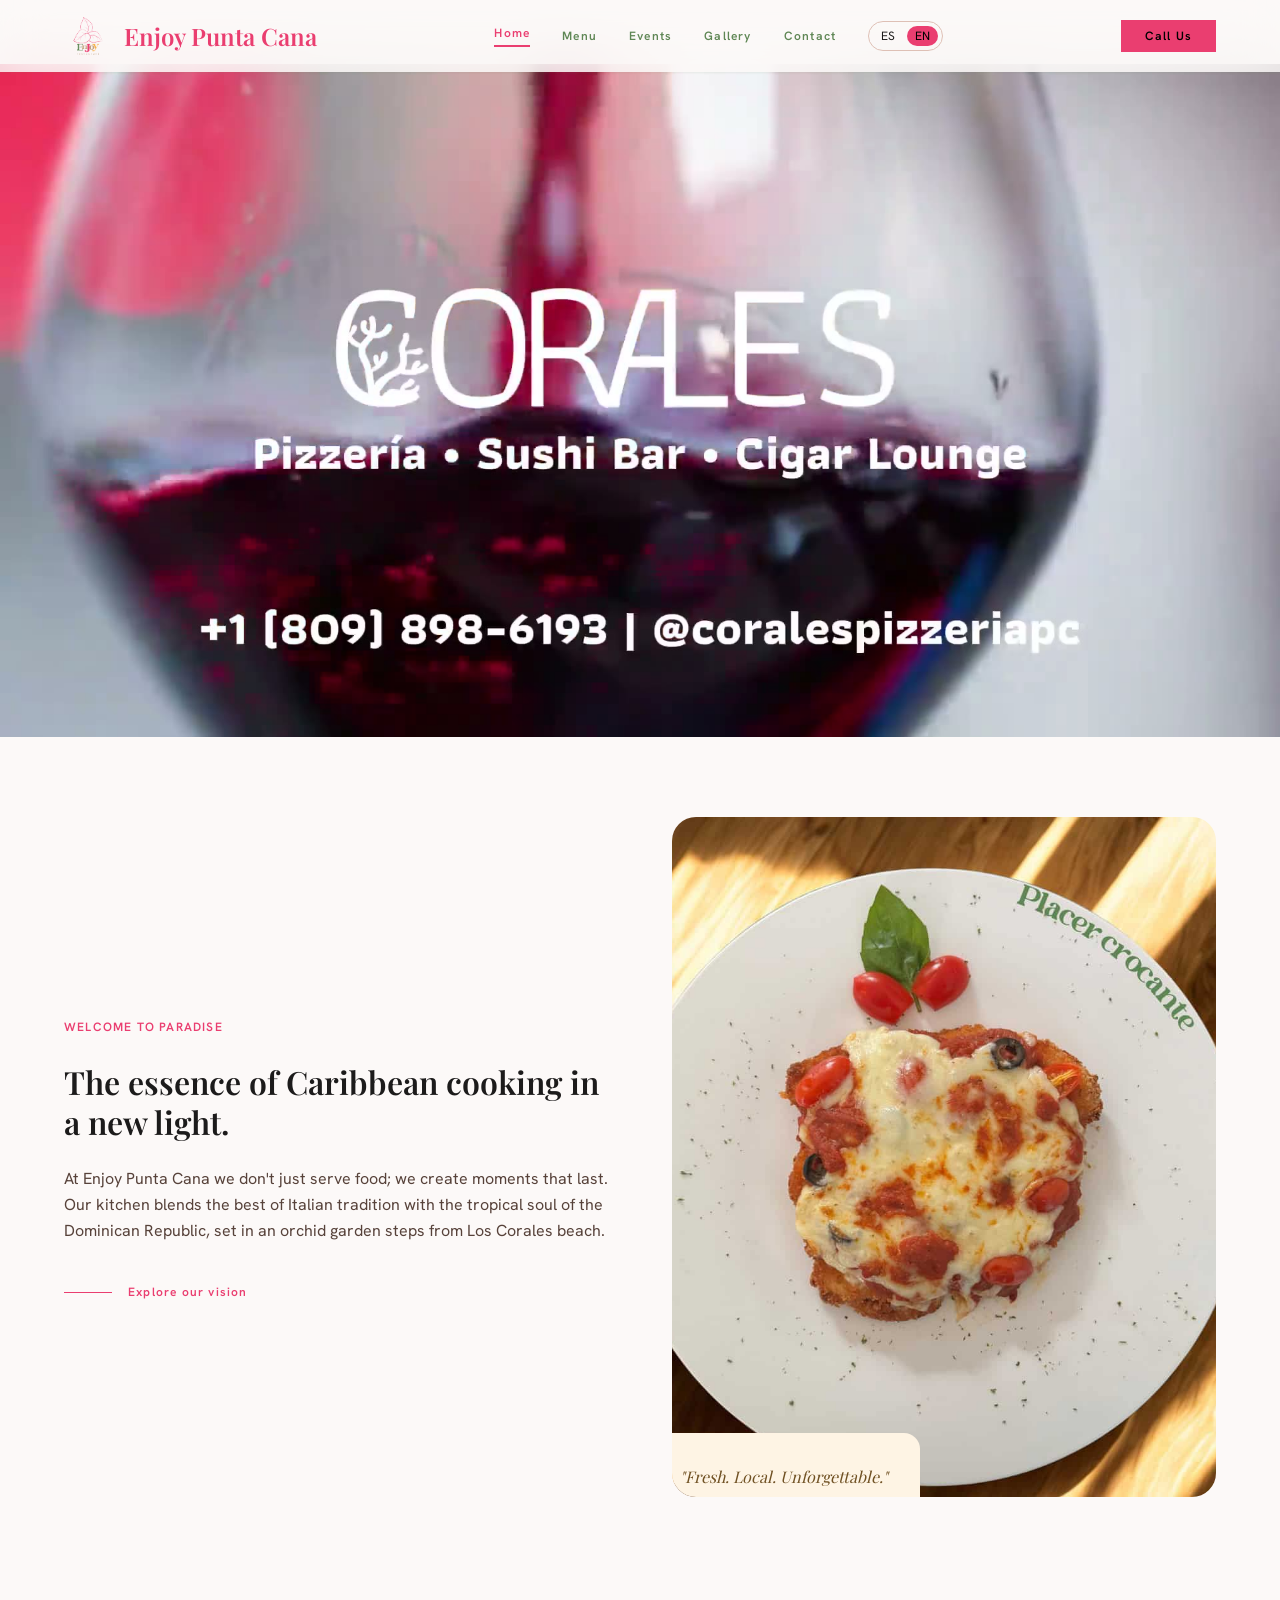
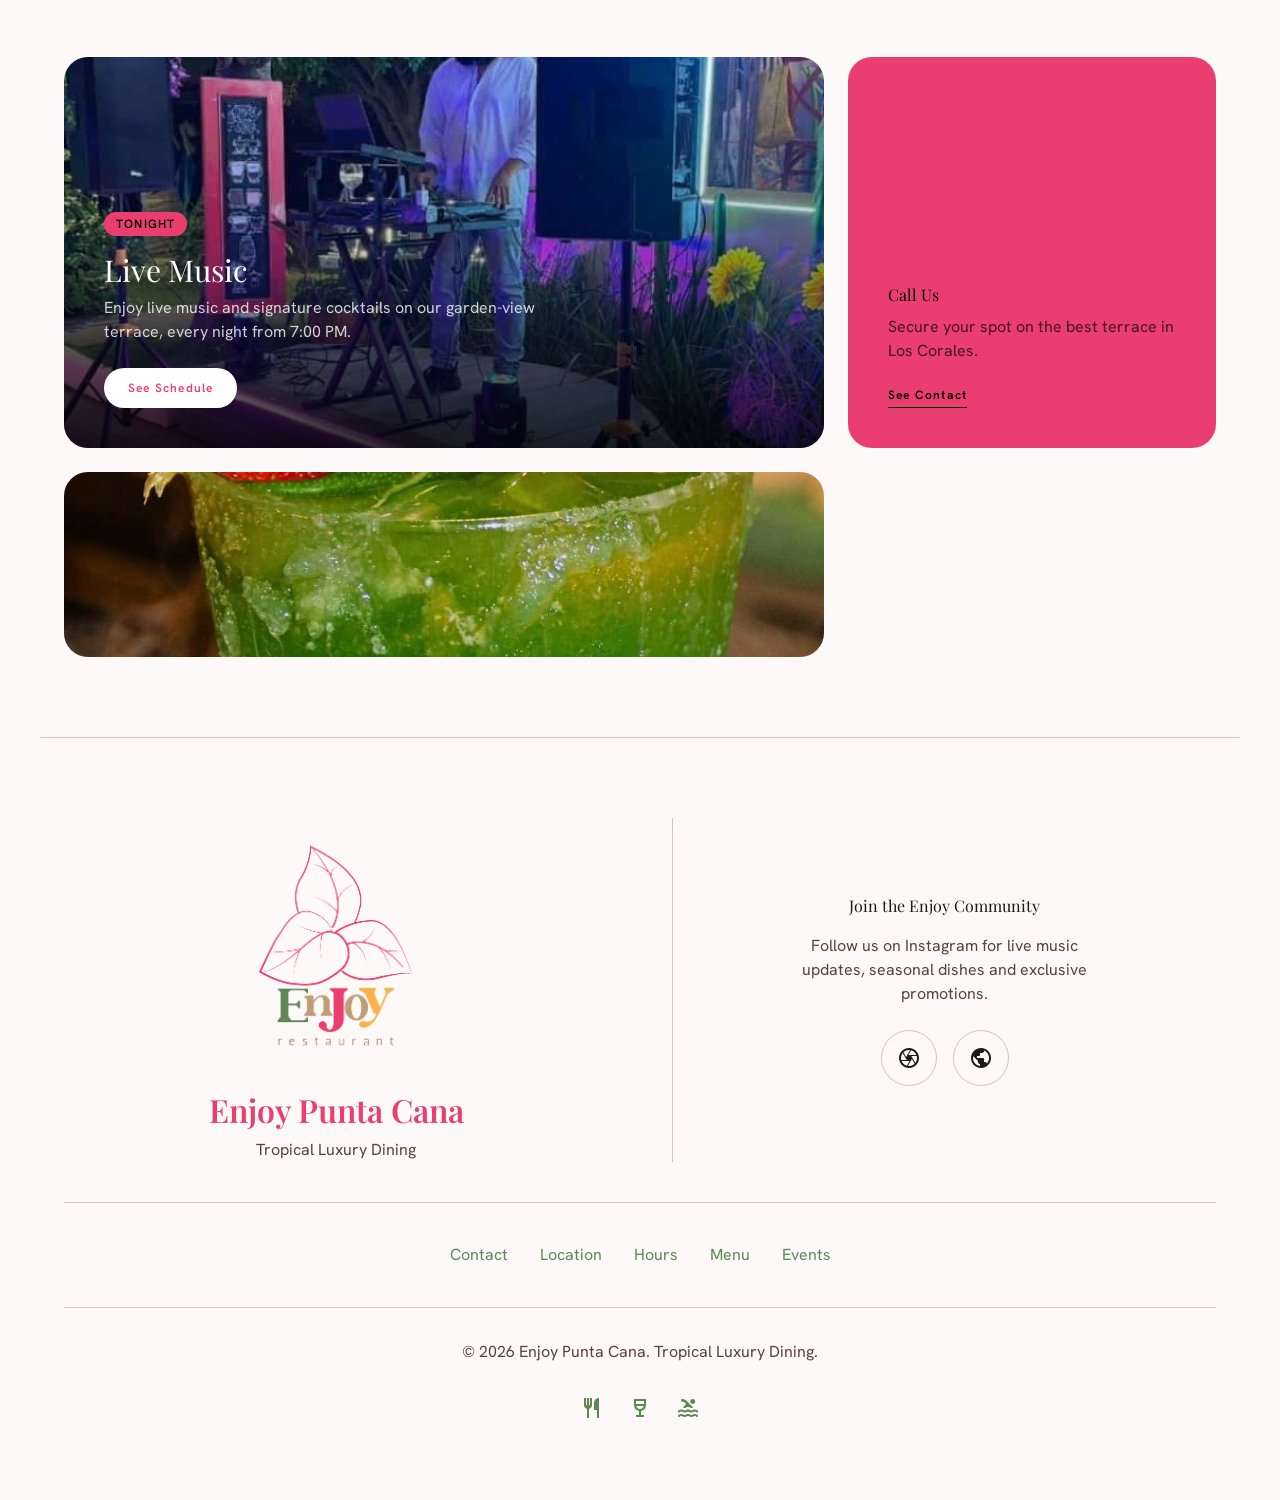
==== index.html @ 95589580 "Arreglo horario" ====
<!DOCTYPE html>
<html class="scroll-smooth" lang="es" data-i18n-title="meta.title.home" data-i18n-description="meta.desc.home">
<head>
  <meta charset="utf-8" />
  <meta name="viewport" content="width=device-width, initial-scale=1.0" />
  <title>Enjoy Punta Cana | Tropical Luxury Dining</title>
  <meta name="description" content="Enjoy PC Restaurante en Los Corales, Bávaro: cocina italiana, caribeña e internacional frente al Caribe. Terraza, música en vivo y sabor tropical." />

  <meta property="og:type" content="restaurant.restaurant" />
  <meta property="og:title" content="Enjoy Punta Cana | Tropical Luxury Dining" />
  <meta property="og:description" content="Cocina italiana, caribeña e internacional en Los Corales, Bávaro. Terraza, música en vivo y sabor tropical." />
  <meta property="og:image" content="img/ambiente/hero-terraza-noche.jpg" />
  <meta property="og:locale" content="es_DO" />
  <meta name="twitter:card" content="summary_large_image" />

  <link rel="icon" href="img/logo/enjoy-logo.png" type="image/png" />
  <link rel="canonical" href="https://enjoypcrestaurante.com/" />

  <script src="js/tailwind-cdn.js"></script>
  <link rel="stylesheet" href="css/fonts.css" />
  <script src="js/tailwind-config.js"></script>
  <link rel="stylesheet" href="css/styles.css" />

  <script type="application/ld+json">
  {
    "@context": "https://schema.org",
    "@type": "Restaurant",
    "name": "Enjoy PC Restaurante",
    "image": "img/ambiente/hero-terraza-noche.jpg",
    "servesCuisine": ["Italian", "Caribbean", "International"],
    "priceRange": "$$-$$$",
    "telephone": "+1-809-898-6193",
    "address": {
      "@type": "PostalAddress",
      "streetAddress": "C. Residencial Los Corales",
      "addressLocality": "Bávaro, Punta Cana",
      "postalCode": "23301",
      "addressCountry": "DO"
    },
    "openingHoursSpecification": {
      "@type": "OpeningHoursSpecification",
      "dayOfWeek": ["Monday", "Tuesday", "Wednesday", "Thursday", "Friday", "Saturday", "Sunday"],
      "opens": "07:00",
      "closes": "23:00"
    },
    "aggregateRating": {
      "@type": "AggregateRating",
      "ratingValue": "4.3",
      "reviewCount": "46"
    },
    "sameAs": [
      "https://www.instagram.com/enjoypcrestaurante/",
      "https://www.facebook.com/profile.php?id=61561738400019"
    ]
  }
  </script>
</head>
<body class="bg-surface text-on-surface">
  <!-- TopNavBar -->
  <nav class="fixed top-0 left-0 w-full z-50 bg-surface/80 backdrop-blur-xl shadow-sm shadow-secondary/10 transition-colors">
    <div class="flex justify-between items-center px-gutter py-3 max-w-container-max mx-auto">
      <a href="index.html" class="flex items-center gap-3">
        <img src="img/logo/enjoy-logo.png" alt="Enjoy Punta Cana" class="h-12 w-12 rounded-full" width="48" height="48" />
        <span class="font-display-lg text-headline-sm text-primary hidden sm:block">Enjoy Punta Cana</span>
      </a>

      <div class="hidden md:flex items-center gap-8">
        <a class="font-label-caps text-label-caps text-primary border-b-2 border-primary pb-1" href="index.html" data-i18n="nav.home">Inicio</a>
        <a class="font-label-caps text-label-caps text-secondary hover:text-primary transition-colors" href="https://enjoyrestaurante.qrfy.do/#" data-i18n="nav.menu">Menú</a>
        <a class="font-label-caps text-label-caps text-secondary hover:text-primary transition-colors" href="eventos.html" data-i18n="nav.events">Eventos</a>
        <a class="font-label-caps text-label-caps text-secondary hover:text-primary transition-colors" href="galeria.html" data-i18n="nav.gallery">Galería</a>
        <a class="font-label-caps text-label-caps text-secondary hover:text-primary transition-colors" href="contacto.html" data-i18n="nav.contact">Contacto</a>
        <div class="flex items-center gap-1 border border-outline-variant rounded-full px-1 py-1">
          <button data-lang-toggle="es" class="px-2 py-0.5 text-xs font-label-caps rounded-full aria-pressed:bg-primary aria-pressed:text-black transition-colors" aria-label="Español">ES</button>
          <button data-lang-toggle="en" class="px-2 py-0.5 text-xs font-label-caps rounded-full aria-pressed:bg-primary aria-pressed:text-black transition-colors" aria-label="English">EN</button>
        </div>
      </div>

      <div class="flex items-center gap-3 md:hidden">
        <div class="flex items-center gap-1 border border-outline-variant rounded-full px-1 py-1">
          <button data-lang-toggle="es" class="px-2 py-0.5 text-xs font-label-caps rounded-full aria-pressed:bg-primary aria-pressed:text-black transition-colors" aria-label="Español">ES</button>
          <button data-lang-toggle="en" class="px-2 py-0.5 text-xs font-label-caps rounded-full aria-pressed:bg-primary aria-pressed:text-black transition-colors" aria-label="English">EN</button>
        </div>
        <button id="mobile-menu-toggle" aria-expanded="false" aria-controls="mobile-menu" class="text-primary">
          <span class="material-symbols-outlined">menu</span>
        </button>
      </div>

      <a href="tel:+18098986193" class="hidden md:block bg-primary text-on-primary px-6 py-2 font-label-caps text-label-caps hover:opacity-80 transition-all duration-200" data-i18n="nav.call">Llámanos</a>
    </div>
  </nav>

  <div id="mobile-menu" class="hidden fixed top-[64px] left-0 w-full z-40 bg-surface shadow-lg md:hidden">
    <div class="flex flex-col p-gutter gap-4">
      <a class="font-label-caps text-label-caps text-primary" href="index.html" data-i18n="nav.home">Inicio</a>
      <!-- Enlace del navbar (Menú): antes iba a menu.html (página interna, SIN borrar, sigue existiendo). Ahora redirige al menú digital externo (QRfy) por pedido del usuario. -->
      <a class="font-label-caps text-label-caps text-secondary" href="https://enjoyrestaurante.qrfy.do/#" data-i18n="nav.menu">Menú</a>
      <a class="font-label-caps text-label-caps text-secondary" href="eventos.html" data-i18n="nav.events">Eventos</a>
      <a class="font-label-caps text-label-caps text-secondary" href="galeria.html" data-i18n="nav.gallery">Galería</a>
      <a class="font-label-caps text-label-caps text-secondary" href="contacto.html" data-i18n="nav.contact">Contacto</a>
      <a href="tel:+18098986193" class="bg-primary text-on-primary px-6 py-3 text-center font-label-caps text-label-caps" data-i18n="nav.call">Llámanos</a>
    </div>
  </div>

  <main>
    <!-- El video es panorámico (1920x1010, ~1.9:1). Se muestra a su proporción
         natural (sin forzar h-screen ni fondo de relleno detrás) para que se
         vea siempre completo y nunca tape el contenido de la sección siguiente.
         pt-16 empuja el video debajo del nav fijo (64px de alto) en vez de
         dejar que lo tape por arriba. -->
    <div class="relative w-full overflow-hidden pt-16">
      <video class="w-full h-auto block md:transition-transform md:duration-[10000ms] md:hover:scale-110" autoplay muted loop playsinline preload="auto" poster="img/ambiente/hero-promo-poster.jpg">
        <source src="img/ambiente/hero-promo-web.mp4" type="video/mp4" />
      </video>
    </div>

    <!-- Welcome Message Section -->
    <section id="experiencia" class="py-section-gap px-gutter max-w-container-max mx-auto bg-surface">
      <div class="grid grid-cols-1 md:grid-cols-2 gap-16 items-center">
        <div class="space-y-6">
          <span class="font-label-caps text-label-caps text-primary tracking-widest uppercase" data-i18n="welcome.eyebrow">Bienvenido al Paraíso</span>
          <h2 class="font-headline-md text-headline-md text-on-surface" data-i18n="welcome.title">La esencia de la cocina caribeña bajo una nueva luz.</h2>
          <p class="font-body-md text-on-surface-variant leading-relaxed" data-i18n="welcome.body">
            En Enjoy Punta Cana no solo servimos comida; creamos momentos que perduran. Nuestra cocina combina lo mejor de la tradición italiana con el alma tropical de República Dominicana, en un jardín de orquídeas a pasos de la playa de Los Corales.
          </p>
          <div class="pt-4">
            <a href="https://enjoyrestaurante.qrfy.do/#" class="flex items-center gap-4 group cursor-pointer w-fit">
              <span class="w-12 h-px bg-primary transition-all group-hover:w-20"></span>
              <span class="font-label-caps text-label-caps text-primary" data-i18n="welcome.explore">Explora nuestra visión</span>
            </a>
          </div>
        </div>
        <div class="relative group overflow-hidden rounded-2xl">
          <div class="aspect-[4/5] bg-cover bg-center shadow-2xl transition-transform duration-700 group-hover:scale-105" style="background-image: url('img/platos/pasta-italiana.jpg')"></div>
          <div class="absolute -bottom-6 -left-6 bg-tertiary-fixed p-8 rounded-xl hidden md:block">
            <p class="font-headline-sm italic text-on-tertiary-fixed-variant" data-i18n="welcome.quote">"Fresco. Local. Inolvidable."</p>
          </div>
        </div>
      </div>
    </section>

    <!-- Bento Grid Quick Links -->
    <section class="py-section-gap px-gutter max-w-container-max mx-auto">
      <div class="grid grid-cols-1 md:grid-cols-12 gap-6 h-auto md:h-[600px]">
        <!-- Eventos de Hoy -->
        <div class="md:col-span-8 relative overflow-hidden group rounded-2xl">
          <div class="absolute inset-0 bg-cover bg-center transition-transform duration-700 group-hover:scale-110" style="background-image: url('img/ambiente/musica-vivo.jpg')"></div>
          <div class="absolute inset-0 bg-gradient-to-t from-black/80 via-black/20 to-transparent"></div>
          <div class="absolute bottom-0 left-0 p-10">
            <div class="inline-block bg-primary text-black px-3 py-1 rounded-full font-label-caps text-label-caps mb-4" data-i18n="bento.events.badge">HOY</div>
            <h3 class="font-headline-md text-white text-3xl mb-2" data-i18n="bento.events.title">Música en Vivo</h3>
            <p class="text-white/80 font-body-md mb-6 max-w-md" data-i18n="bento.events.body">Disfruta de música en vivo y coctelería de autor en nuestra terraza frente al jardín, todas las noches desde las 7:00 PM.</p>
            <a href="eventos.html" class="inline-block bg-white text-primary px-6 py-3 rounded-full font-label-caps text-label-caps hover:bg-primary hover:text-black transition-colors" data-i18n="bento.events.cta">Ver Horarios</a>
          </div>
        </div>

        <!-- Reservations Small -->
        <div class="md:col-span-4 bg-primary text-black p-10 flex flex-col justify-end rounded-2xl">
          <h4 class="font-headline-sm mb-2" data-i18n="bento.reserve.title">Llámanos</h4>
          <p class="font-body-md text-black/70 mb-6" data-i18n="bento.reserve.body">Asegura tu lugar en la mejor terraza de Los Corales.</p>
          <a class="font-label-caps text-label-caps border-b border-black self-start pb-1 hover:opacity-70" href="contacto.html" data-i18n="bento.reserve.cta">Ver Contacto</a>
        </div>

        <!-- Gallery Small -->
        <a href="galeria.html" class="md:col-span-8 relative group overflow-hidden block rounded-2xl">
          <div class="absolute inset-0 bg-cover bg-center transition-transform duration-700 group-hover:scale-110" style="background-image: url('img/platos/coctel-verde.jpg')"></div>
          <div class="absolute inset-0 bg-black/10 group-hover:bg-black/30 transition-all"></div>
        </a>
      </div>
    </section>

  </main>

  <!-- Footer -->
  <footer class="w-full max-w-container-max mx-auto px-gutter pt-section-gap pb-section-gap border-t border-outline-variant flex flex-col items-center">

    <!-- Fila superior: logo/nombre a la izquierda, comunidad/redes a la derecha, separados por una línea central (concepto tomado de la Guía Michelin) -->
    <div class="w-full grid grid-cols-1 md:grid-cols-2 divide-y md:divide-y-0 md:divide-x divide-outline-variant gap-y-10 md:gap-x-16 mb-10">
      <div class="flex flex-col items-center text-center">
        <img src="img/logo/enjoy-logo.png" alt="Enjoy Punta Cana" class="h-64 w-64 rounded-full mb-4" width="256" height="256" loading="lazy" />
        <div class="font-display-lg text-headline-md text-primary mb-2">Enjoy Punta Cana</div>
        <p class="text-on-surface-variant font-body-md" data-i18n="footer.tagline">Tropical Luxury Dining</p>
      </div>

      <div class="flex flex-col items-center text-center justify-center pt-10 md:pt-0">
        <h2 class="font-headline-md text-on-surface mb-4" data-i18n="newsletter.title">Únete a la Comunidad Enjoy</h2>
        <p class="font-body-md text-on-surface-variant max-w-xs mb-6" data-i18n="newsletter.body">Síguenos en Instagram para enterarte de música en vivo, platos de temporada y promociones exclusivas.</p>
        <div class="flex items-center justify-center gap-4">
          <a href="https://www.instagram.com/enjoypcrestaurante/" target="_blank" rel="noopener" aria-label="Instagram" class="w-14 h-14 rounded-full border border-outline-variant flex items-center justify-center hover:bg-primary hover:border-primary hover:text-black transition-all">
            <span class="material-symbols-outlined text-2xl">camera</span>
          </a>
          <a href="https://www.facebook.com/profile.php?id=61561738400019" target="_blank" rel="noopener" aria-label="Facebook" class="w-14 h-14 rounded-full border border-outline-variant flex items-center justify-center hover:bg-primary hover:border-primary hover:text-black transition-all">
            <span class="material-symbols-outlined text-2xl">public</span>
          </a>
        </div>
      </div>
    </div>

    <div class="w-full h-px bg-outline-variant mb-10"></div>

    <div class="flex flex-wrap justify-center gap-8 mb-10">
      <a class="font-body-md text-secondary hover:underline decoration-primary underline-offset-4 transition-all" href="contacto.html" data-i18n="footer.contact">Contacto</a>
      <a class="font-body-md text-secondary hover:underline decoration-primary underline-offset-4 transition-all" href="contacto.html#ubicacion" data-i18n="footer.location">Ubicación</a>
      <a class="font-body-md text-secondary hover:underline decoration-primary underline-offset-4 transition-all" href="contacto.html#horarios" data-i18n="footer.hours">Horarios</a>
      <a class="font-body-md text-secondary hover:underline decoration-primary underline-offset-4 transition-all" href="https://enjoyrestaurante.qrfy.do/#" data-i18n="nav.menu">Menú</a>
      <a class="font-body-md text-secondary hover:underline decoration-primary underline-offset-4 transition-all" href="eventos.html" data-i18n="nav.events">Eventos</a>
    </div>
    <div class="w-full h-px bg-outline-variant mb-8"></div>
    <p class="font-body-md text-on-surface-variant">
      © <span data-current-year>2026</span> Enjoy Punta Cana.  <span data-i18n="footer.tagline">Tropical Luxury Dining</span>.
    </p>
    <div class="mt-8 flex gap-6 text-secondary">
      <span class="material-symbols-outlined">restaurant</span>
      <span class="material-symbols-outlined">wine_bar</span>
      <span class="material-symbols-outlined">pool</span>
    </div>
  </footer>

  <script src="js/supabase-config.js"></script>
  <script src="js/data-source.js"></script>
  <script src="js/i18n.js"></script>
  <script src="js/main.js"></script>
</body>
</html>
---- css/fonts.css ----
/* Fuentes auto-alojadas (descargadas de Google Fonts) para que el sitio funcione
   sin conexión a internet. Subset "latin" — cubre español e inglés (incluye ñ, á, é, í, ó, ú, ¿, ¡).
   Son variable fonts: el mismo archivo cubre varios pesos vía font-weight en cada @font-face. */

@font-face {
  font-family: "Hanken Grotesk";
  font-style: normal;
  font-weight: 400 700;
  font-display: swap;
  src: url("../fonts/hanken-grotesk.woff2") format("woff2");
}

@font-face {
  font-family: "Playfair Display";
  font-style: normal;
  font-weight: 400 700;
  font-display: swap;
  src: url("../fonts/playfair-display.woff2") format("woff2");
}

@font-face {
  font-family: "Material Symbols Outlined";
  font-style: normal;
  font-weight: 100 700;
  font-display: swap;
  src: url("../fonts/material-symbols-outlined.woff2") format("woff2");
}
---- css/styles.css ----
body {
  background-color: #fcf9f8;
  font-family: "Hanken Grotesk", sans-serif;
  color: #1c1b1b;
}

.material-symbols-outlined {
  font-family: "Material Symbols Outlined";
  font-weight: normal;
  font-style: normal;
  font-size: 24px;
  line-height: 1;
  letter-spacing: normal;
  text-transform: none;
  display: inline-block;
  white-space: nowrap;
  word-wrap: normal;
  direction: ltr;
  -webkit-font-feature-settings: "liga";
  -webkit-font-smoothing: antialiased;
  font-variation-settings: "FILL" 0, "wght" 400, "GRAD" 0, "opsz" 24;
}

/* Menú móvil */
#mobile-menu {
  transition: max-height 0.3s ease, opacity 0.3s ease;
}

/* Lightbox de galería */
.lightbox-backdrop {
  background-color: rgba(28, 27, 27, 0.92);
}

.lightbox-img,
.lightbox-video {
  max-height: 85vh;
  max-width: 90vw;
}

.gallery-item img,
.gallery-item video {
  transition: transform 0.5s ease;
}

.gallery-item:hover img,
.gallery-item:hover video {
  transform: scale(1.06);
}

/* Insignia de "video" sobre la miniatura en la galería */
.gallery-video-badge {
  position: absolute;
  top: 12px;
  right: 12px;
  background-color: rgba(28, 27, 27, 0.6);
  color: #fff;
  border-radius: 999px;
  width: 32px;
  height: 32px;
  display: flex;
  align-items: center;
  justify-content: center;
  pointer-events: none;
}

/* Tarjetas de menú */
.menu-card {
  transition: transform 0.3s ease, box-shadow 0.3s ease;
}

.menu-card:hover {
  transform: translateY(-4px);
}

.menu-tab[aria-selected="true"] {
  background-color: #ea3e70;
  color: #000000;
}

@media print {
  nav,
  footer,
  .no-print {
    display: none !important;
  }
  body {
    background: #ffffff;
  }
  .menu-card {
    break-inside: avoid;
    box-shadow: none !important;
    border: 1px solid #e5e2e1;
  }
}
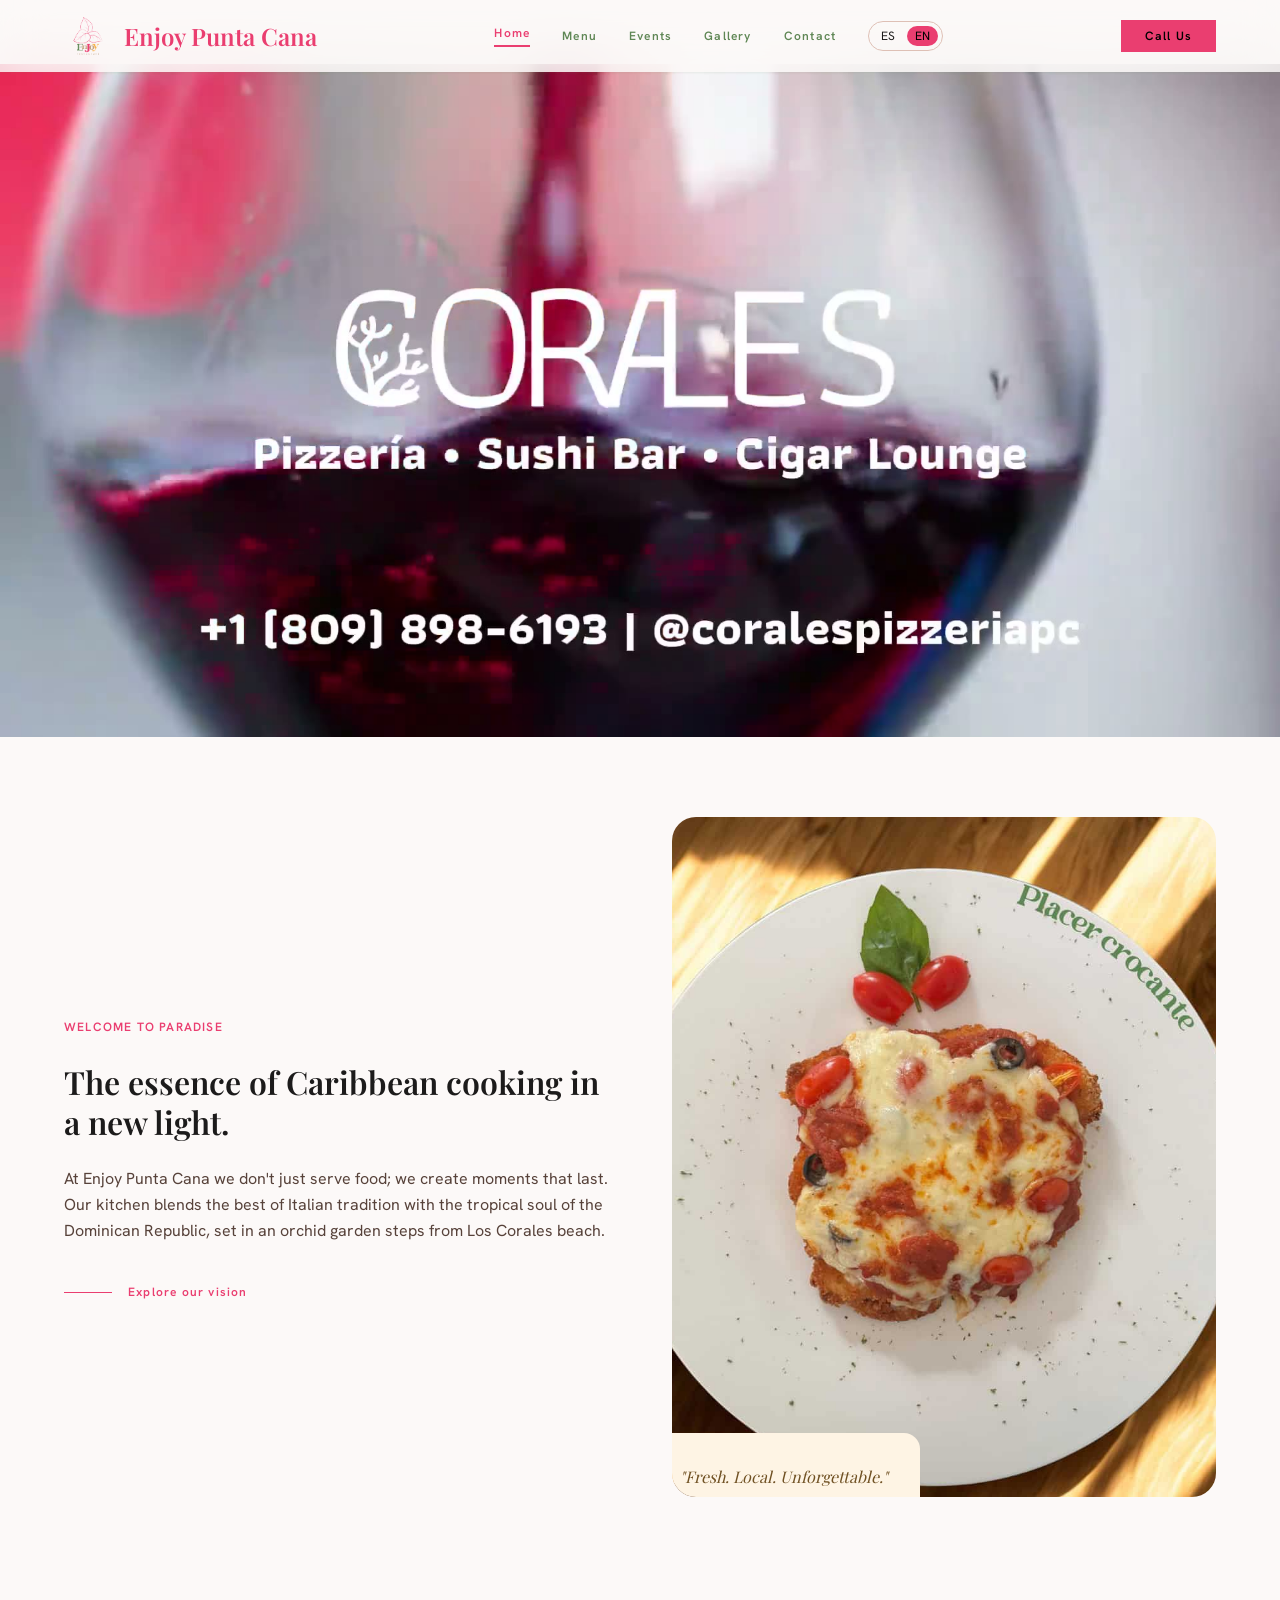
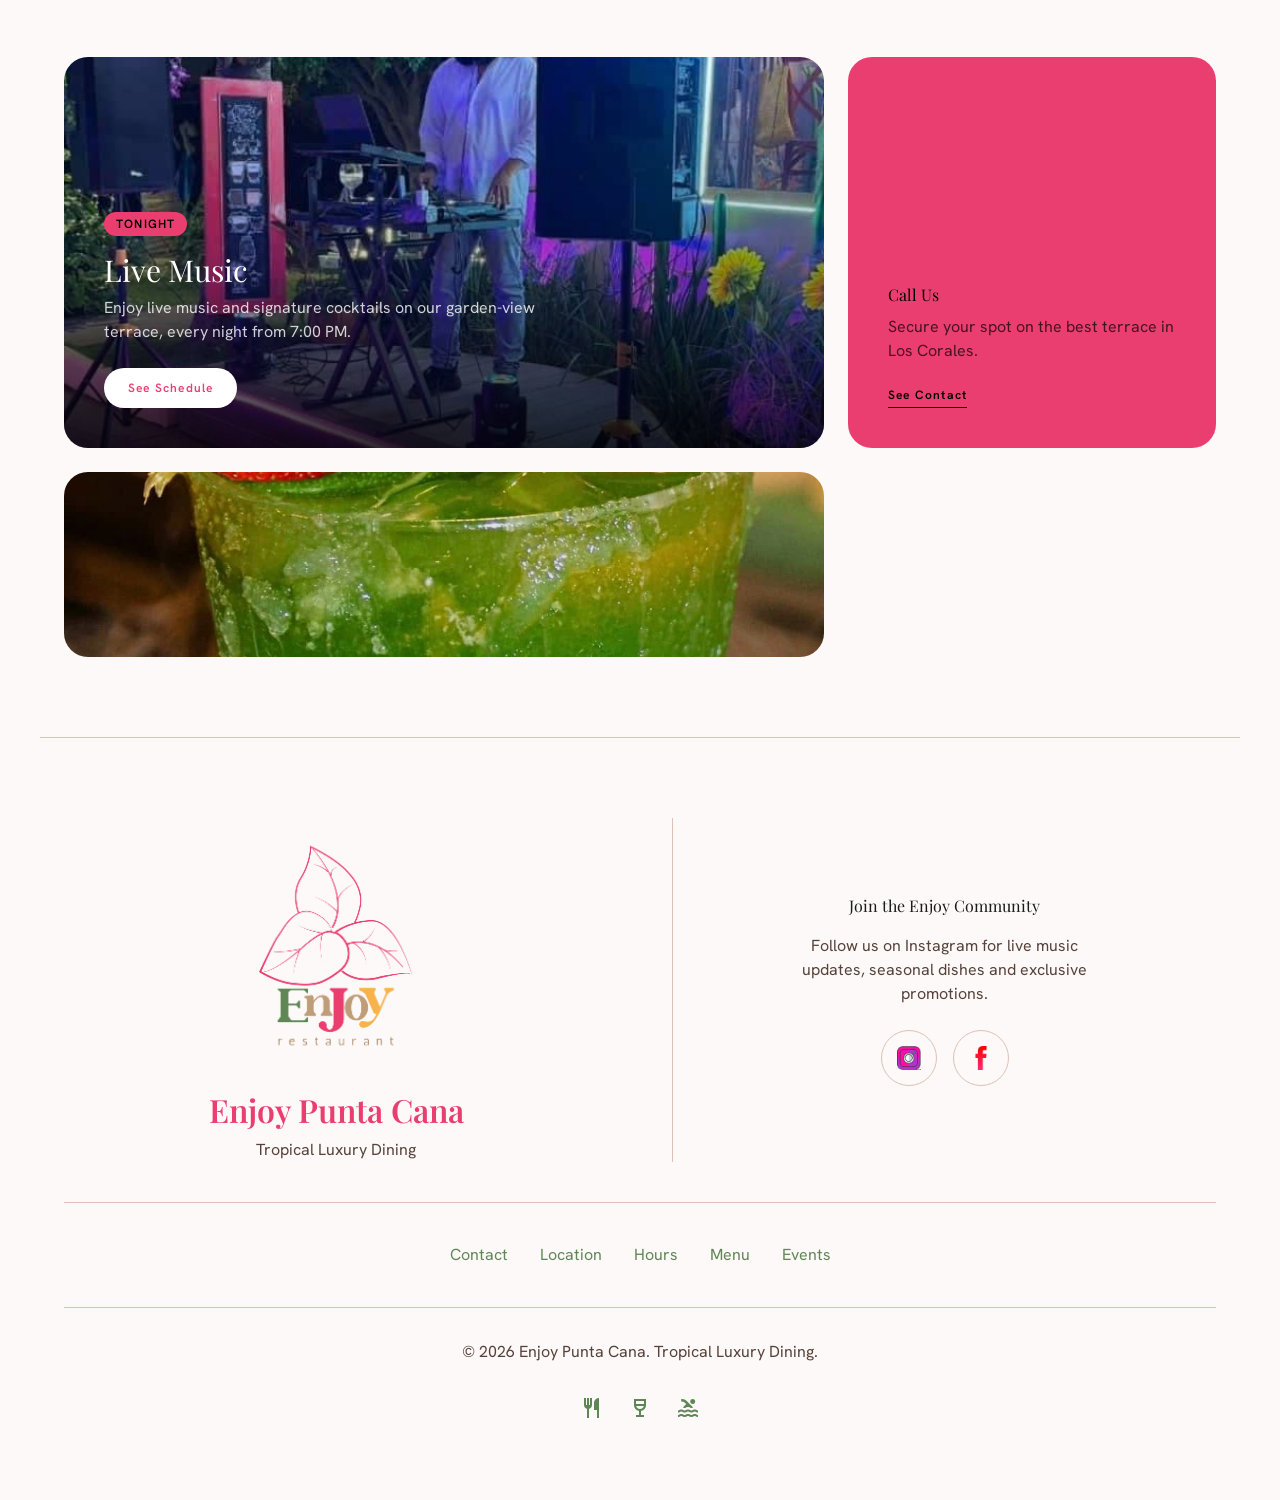
==== commit 71af5e4c: "Cambio de iconos redes sociales" ====
--- a/index.html
+++ b/index.html
@@ -186,11 +186,11 @@
         <h2 class="font-headline-md text-on-surface mb-4" data-i18n="newsletter.title">Únete a la Comunidad Enjoy</h2>
         <p class="font-body-md text-on-surface-variant max-w-xs mb-6" data-i18n="newsletter.body">Síguenos en Instagram para enterarte de música en vivo, platos de temporada y promociones exclusivas.</p>
         <div class="flex items-center justify-center gap-4">
-          <a href="https://www.instagram.com/enjoypcrestaurante/" target="_blank" rel="noopener" aria-label="Instagram" class="w-14 h-14 rounded-full border border-outline-variant flex items-center justify-center hover:bg-primary hover:border-primary hover:text-black transition-all">
-            <span class="material-symbols-outlined text-2xl">camera</span>
+          <a href="https://www.instagram.com/enjoypcrestaurante/" target="_blank" rel="noopener" aria-label="Instagram" class="w-14 h-14 rounded-full border border-outline-variant flex items-center justify-center hover:bg-primary hover:border-primary transition-all">
+            <img src="img/icons/instagram.png" alt="" class="w-6 h-6" width="24" height="24" loading="lazy" />
           </a>
-          <a href="https://www.facebook.com/profile.php?id=61561738400019" target="_blank" rel="noopener" aria-label="Facebook" class="w-14 h-14 rounded-full border border-outline-variant flex items-center justify-center hover:bg-primary hover:border-primary hover:text-black transition-all">
-            <span class="material-symbols-outlined text-2xl">public</span>
+          <a href="https://www.facebook.com/profile.php?id=61561738400019" target="_blank" rel="noopener" aria-label="Facebook" class="w-14 h-14 rounded-full border border-outline-variant flex items-center justify-center hover:bg-primary hover:border-primary transition-all">
+            <img src="img/icons/facebook.png" alt="" class="w-6 h-6" width="24" height="24" loading="lazy" />
           </a>
         </div>
       </div>
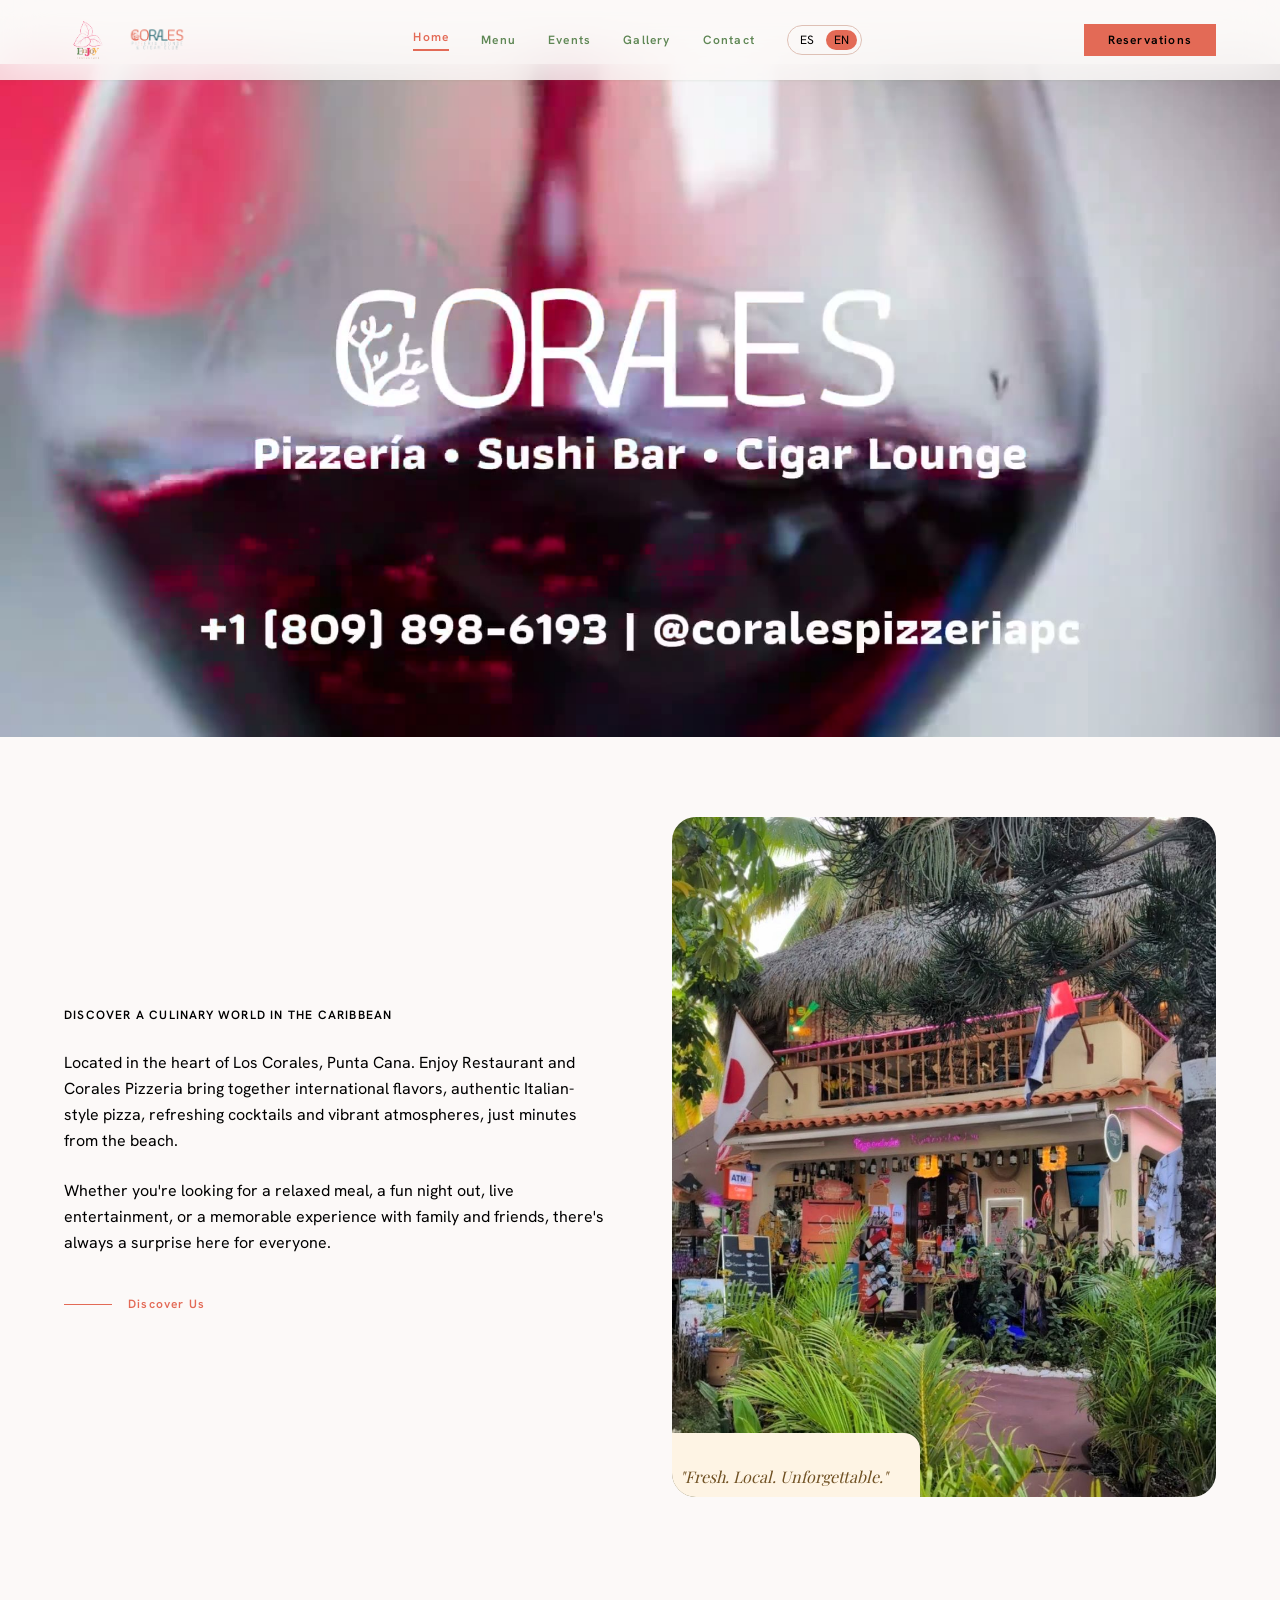
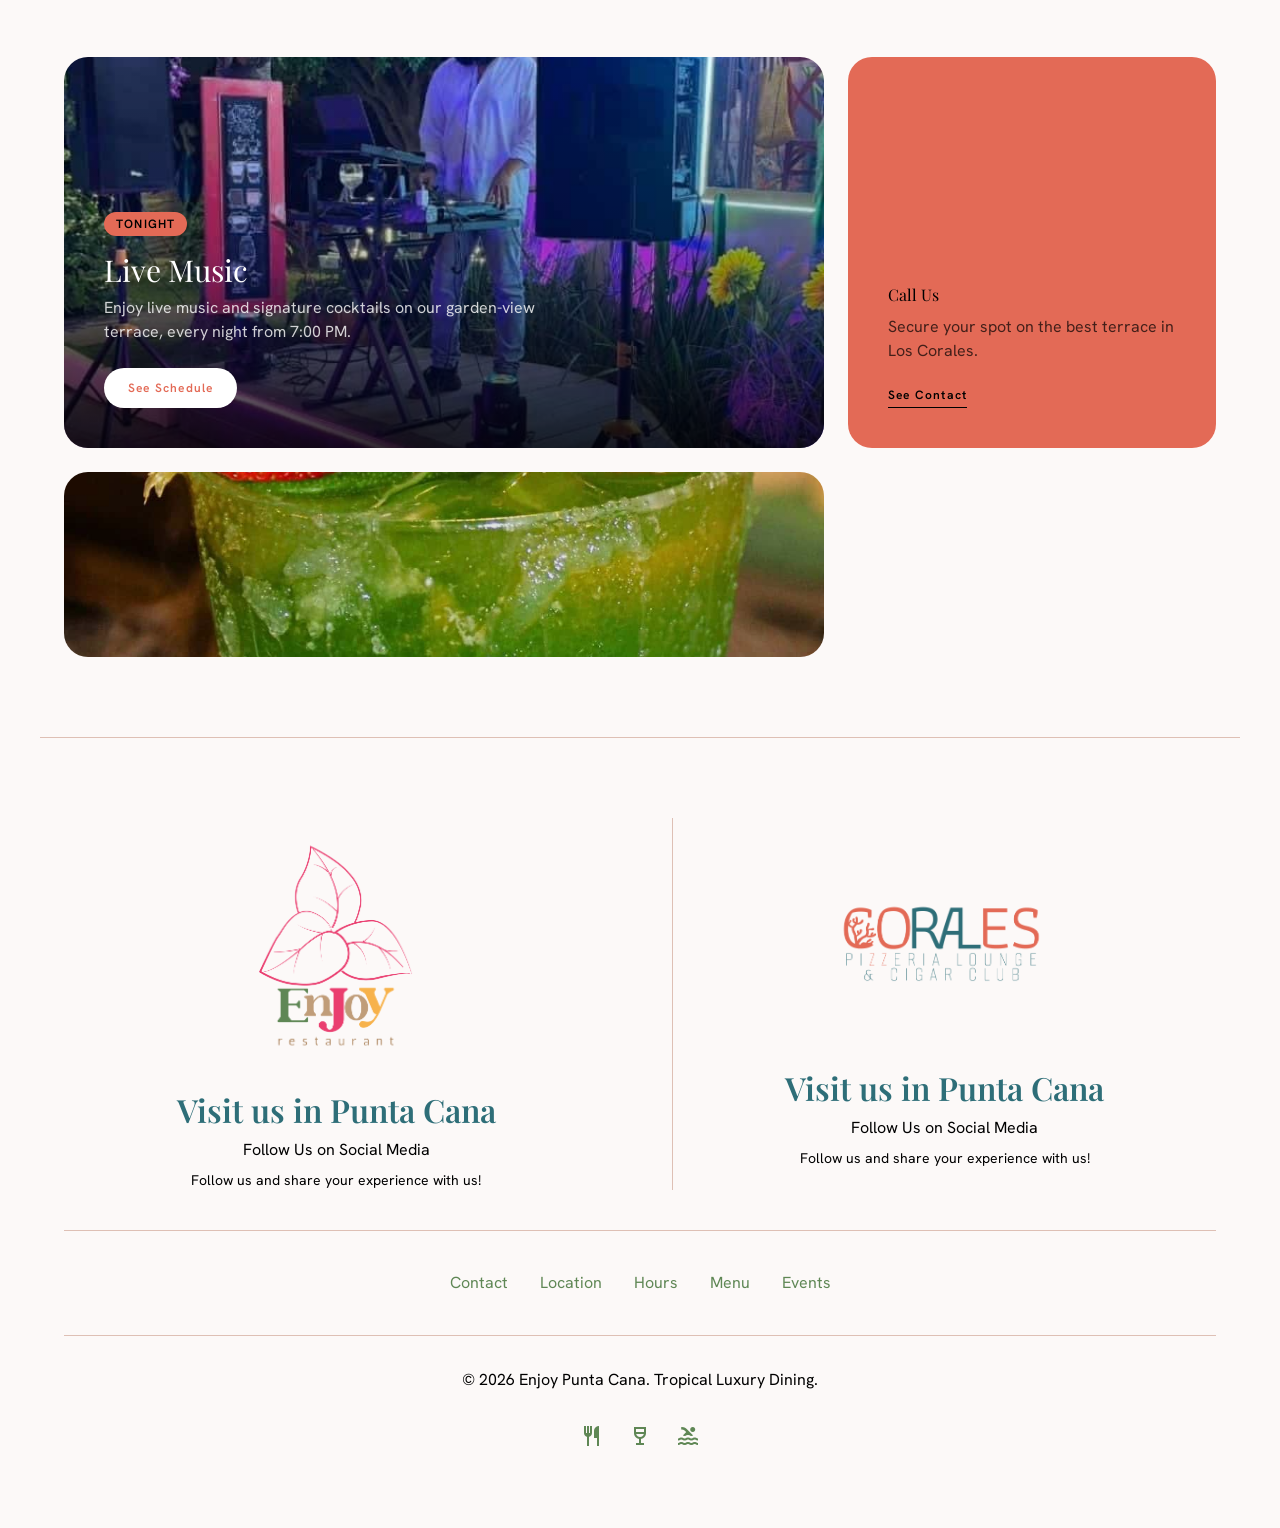
==== commit 3c9f4b57: "cambios pedidos por marketing Enjoy Signed-off-by: Dantecampis9 <alecampisperez@gmail.com>" ====
--- a/index.html
+++ b/index.html
@@ -61,7 +61,7 @@
     <div class="flex justify-between items-center px-gutter py-3 max-w-container-max mx-auto">
       <a href="index.html" class="flex items-center gap-3">
         <img src="img/logo/enjoy-logo.png" alt="Enjoy Punta Cana" class="h-12 w-12 rounded-full" width="48" height="48" />
-        <span class="font-display-lg text-headline-sm text-primary hidden sm:block">Enjoy Punta Cana</span>
+        <img src="img/logo/corales-logo.png" alt="Corales Pizzeria Lounge &amp; Cigar Club" class="h-14 w-auto hidden sm:block" width="150" height="124" />
       </a>
 
       <div class="hidden md:flex items-center gap-8">
@@ -86,7 +86,7 @@
         </button>
       </div>
 
-      <a href="tel:+18098986193" class="hidden md:block bg-primary text-on-primary px-6 py-2 font-label-caps text-label-caps hover:opacity-80 transition-all duration-200" data-i18n="nav.call">Llámanos</a>
+      <a href="tel:+18098986193" class="hidden md:block bg-primary text-on-primary px-6 py-2 font-label-caps text-label-caps hover:opacity-80 transition-all duration-200" data-i18n="nav.call">Reservaciones</a>
     </div>
   </nav>
 
@@ -98,7 +98,7 @@
       <a class="font-label-caps text-label-caps text-secondary" href="eventos.html" data-i18n="nav.events">Eventos</a>
       <a class="font-label-caps text-label-caps text-secondary" href="galeria.html" data-i18n="nav.gallery">Galería</a>
       <a class="font-label-caps text-label-caps text-secondary" href="contacto.html" data-i18n="nav.contact">Contacto</a>
-      <a href="tel:+18098986193" class="bg-primary text-on-primary px-6 py-3 text-center font-label-caps text-label-caps" data-i18n="nav.call">Llámanos</a>
+      <a href="tel:+18098986193" class="bg-primary text-on-primary px-6 py-3 text-center font-label-caps text-label-caps" data-i18n="nav.call">Reservaciones</a>
     </div>
   </div>
 
@@ -118,20 +118,22 @@
     <section id="experiencia" class="py-section-gap px-gutter max-w-container-max mx-auto bg-surface">
       <div class="grid grid-cols-1 md:grid-cols-2 gap-16 items-center">
         <div class="space-y-6">
-          <span class="font-label-caps text-label-caps text-primary tracking-widest uppercase" data-i18n="welcome.eyebrow">Bienvenido al Paraíso</span>
-          <h2 class="font-headline-md text-headline-md text-on-surface" data-i18n="welcome.title">La esencia de la cocina caribeña bajo una nueva luz.</h2>
-          <p class="font-body-md text-on-surface-variant leading-relaxed" data-i18n="welcome.body">
-            En Enjoy Punta Cana no solo servimos comida; creamos momentos que perduran. Nuestra cocina combina lo mejor de la tradición italiana con el alma tropical de República Dominicana, en un jardín de orquídeas a pasos de la playa de Los Corales.
+          <span class="font-label-caps text-label-caps text-on-surface-variant tracking-widest uppercase" data-i18n="welcome.eyebrow2">Descubre un mundo gastronómico en el Caribe</span>
+          <p class="font-body-md text-on-surface-variant leading-relaxed" data-i18n="welcome.body2">
+            Ubicados en el corazón de Los Corales, Punta Cana. Enjoy Restaurant y Corales Pizzeria reúnen sabores internacionales, auténtica pizza al estilo italiano, cócteles refrescantes y ambientes vibrantes, a solo minutos de la playa.
+          </p>
+          <p class="font-body-md text-on-surface-variant leading-relaxed" data-i18n="welcome.body3">
+            Ya sea que busques una comida relajada, una noche divertida, entretenimiento en vivo o una experiencia memorable con familiares y amigos, aquí siempre hay una sorpresa para todos.
           </p>
           <div class="pt-4">
             <a href="https://enjoyrestaurante.qrfy.do/#" class="flex items-center gap-4 group cursor-pointer w-fit">
               <span class="w-12 h-px bg-primary transition-all group-hover:w-20"></span>
-              <span class="font-label-caps text-label-caps text-primary" data-i18n="welcome.explore">Explora nuestra visión</span>
+              <span class="font-label-caps text-label-caps text-primary" data-i18n="welcome.explore">Descúbrenos</span>
             </a>
           </div>
         </div>
         <div class="relative group overflow-hidden rounded-2xl">
-          <div class="aspect-[4/5] bg-cover bg-center shadow-2xl transition-transform duration-700 group-hover:scale-105" style="background-image: url('img/platos/pasta-italiana.jpg')"></div>
+          <div class="aspect-[4/5] bg-cover bg-center shadow-2xl transition-transform duration-700 group-hover:scale-105" style="background-image: url('img/ambiente/restaurante.jpeg')"></div>
           <div class="absolute -bottom-6 -left-6 bg-tertiary-fixed p-8 rounded-xl hidden md:block">
             <p class="font-headline-sm italic text-on-tertiary-fixed-variant" data-i18n="welcome.quote">"Fresco. Local. Inolvidable."</p>
           </div>
@@ -178,21 +180,16 @@
     <div class="w-full grid grid-cols-1 md:grid-cols-2 divide-y md:divide-y-0 md:divide-x divide-outline-variant gap-y-10 md:gap-x-16 mb-10">
       <div class="flex flex-col items-center text-center">
         <img src="img/logo/enjoy-logo.png" alt="Enjoy Punta Cana" class="h-64 w-64 rounded-full mb-4" width="256" height="256" loading="lazy" />
-        <div class="font-display-lg text-headline-md text-primary mb-2">Enjoy Punta Cana</div>
-        <p class="text-on-surface-variant font-body-md" data-i18n="footer.tagline">Tropical Luxury Dining</p>
+        <div class="font-display-lg text-headline-md text-title mb-2" data-i18n="footer.visitUs">Visítanos en Punta Cana</div>
+        <a href="#" class="text-on-surface-variant font-body-md hover:text-primary hover:underline underline-offset-4 transition-colors" data-i18n="footer.followUs">Síguenos por las Redes</a>
+        <p class="text-on-surface-variant font-body-md text-sm mt-2" data-i18n="footer.shareExperience">¡Síguenos y comparte tu experiencia con nosotros!</p>
       </div>
 
       <div class="flex flex-col items-center text-center justify-center pt-10 md:pt-0">
-        <h2 class="font-headline-md text-on-surface mb-4" data-i18n="newsletter.title">Únete a la Comunidad Enjoy</h2>
-        <p class="font-body-md text-on-surface-variant max-w-xs mb-6" data-i18n="newsletter.body">Síguenos en Instagram para enterarte de música en vivo, platos de temporada y promociones exclusivas.</p>
-        <div class="flex items-center justify-center gap-4">
-          <a href="https://www.instagram.com/enjoypcrestaurante/" target="_blank" rel="noopener" aria-label="Instagram" class="w-14 h-14 rounded-full border border-outline-variant flex items-center justify-center hover:bg-primary hover:border-primary transition-all">
-            <img src="img/icons/instagram.png" alt="" class="w-6 h-6" width="24" height="24" loading="lazy" />
-          </a>
-          <a href="https://www.facebook.com/profile.php?id=61561738400019" target="_blank" rel="noopener" aria-label="Facebook" class="w-14 h-14 rounded-full border border-outline-variant flex items-center justify-center hover:bg-primary hover:border-primary transition-all">
-            <img src="img/icons/facebook.png" alt="" class="w-6 h-6" width="24" height="24" loading="lazy" />
-          </a>
-        </div>
+        <img src="img/logo/corales-logo.png" alt="Corales Pizzeria Lounge &amp; Cigar Club" class="w-64 h-auto mb-4" width="256" height="211" loading="lazy" />
+        <div class="font-display-lg text-headline-md text-title mb-2" data-i18n="footer.visitUs">Visítanos en Punta Cana</div>
+        <a href="#" class="text-on-surface-variant font-body-md hover:text-primary hover:underline underline-offset-4 transition-colors" data-i18n="footer.followUs">Síguenos por las Redes</a>
+        <p class="text-on-surface-variant font-body-md text-sm mt-2" data-i18n="footer.shareExperience">¡Síguenos y comparte tu experiencia con nosotros!</p>
       </div>
     </div>
 
--- a/css/styles.css
+++ b/css/styles.css
@@ -73,7 +73,7 @@
 }
 
 .menu-tab[aria-selected="true"] {
-  background-color: #ea3e70;
+  background-color: #e36a56;
   color: #000000;
 }
 
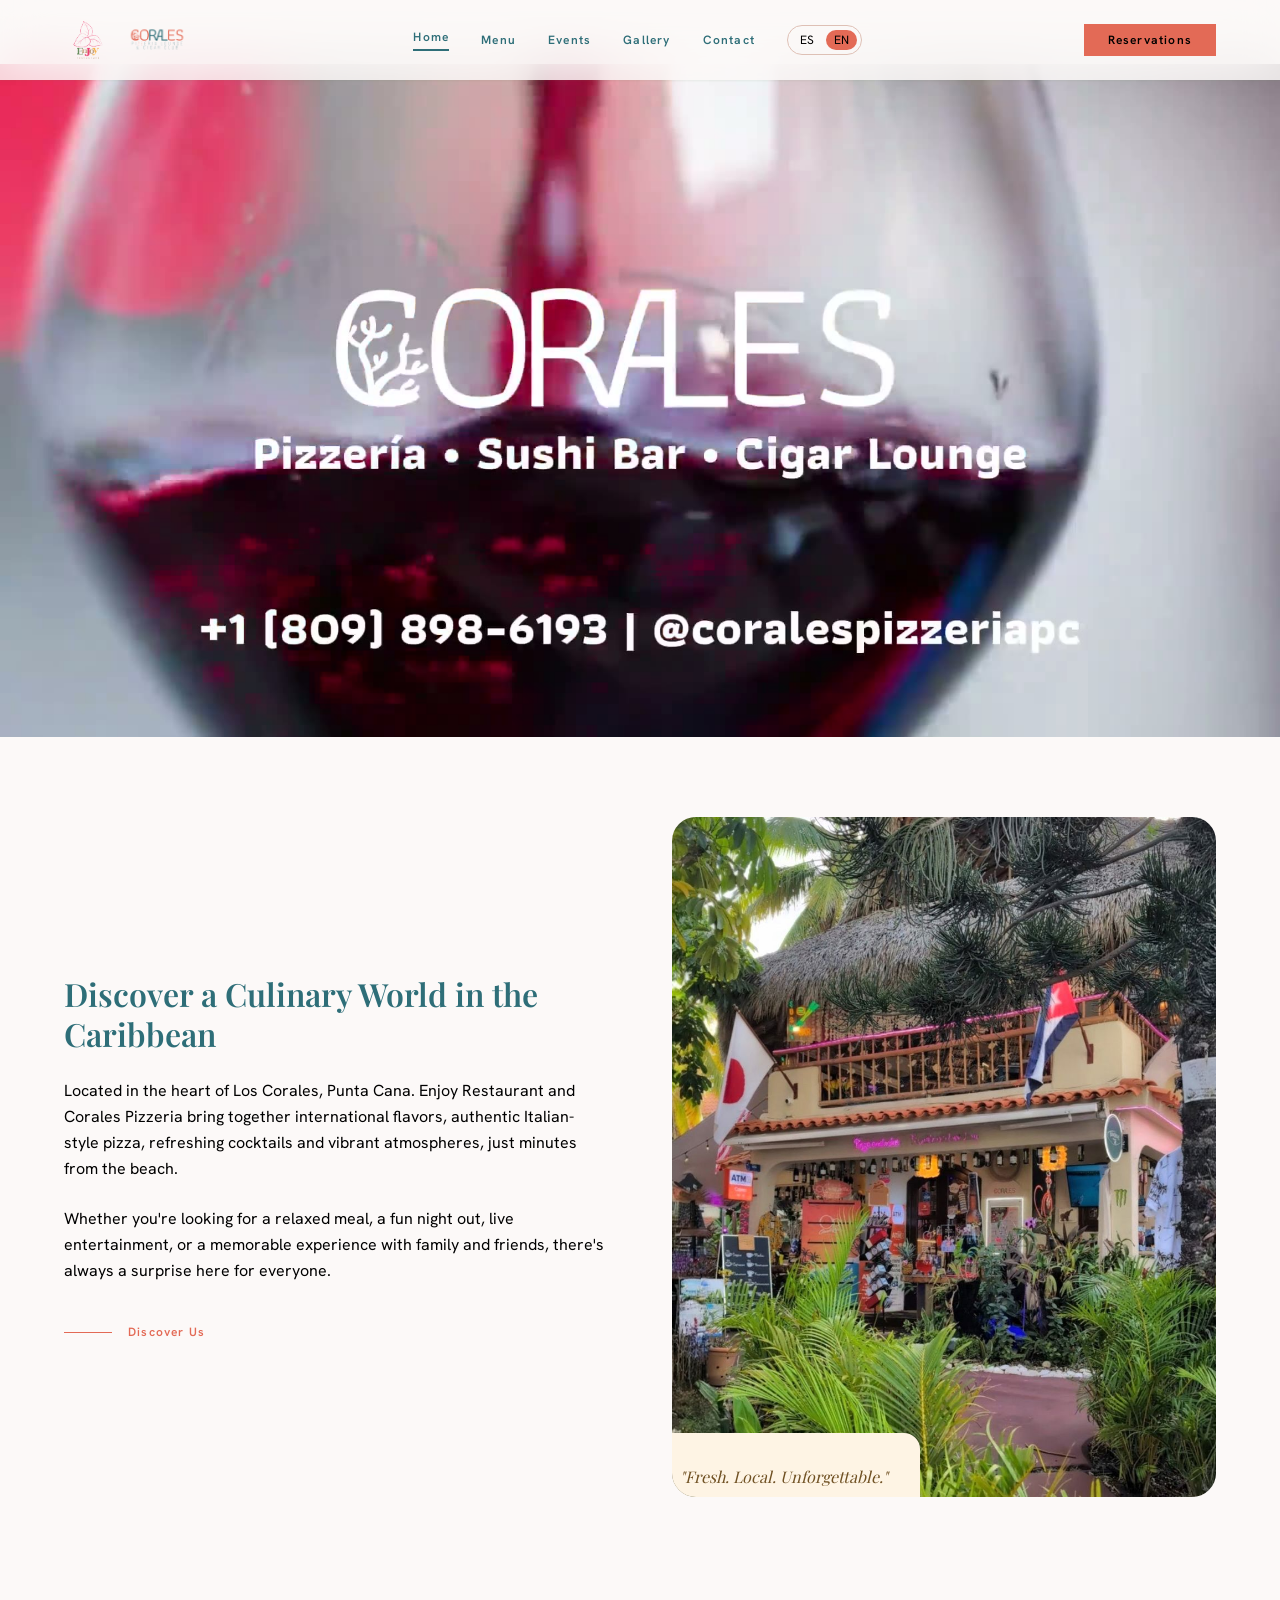
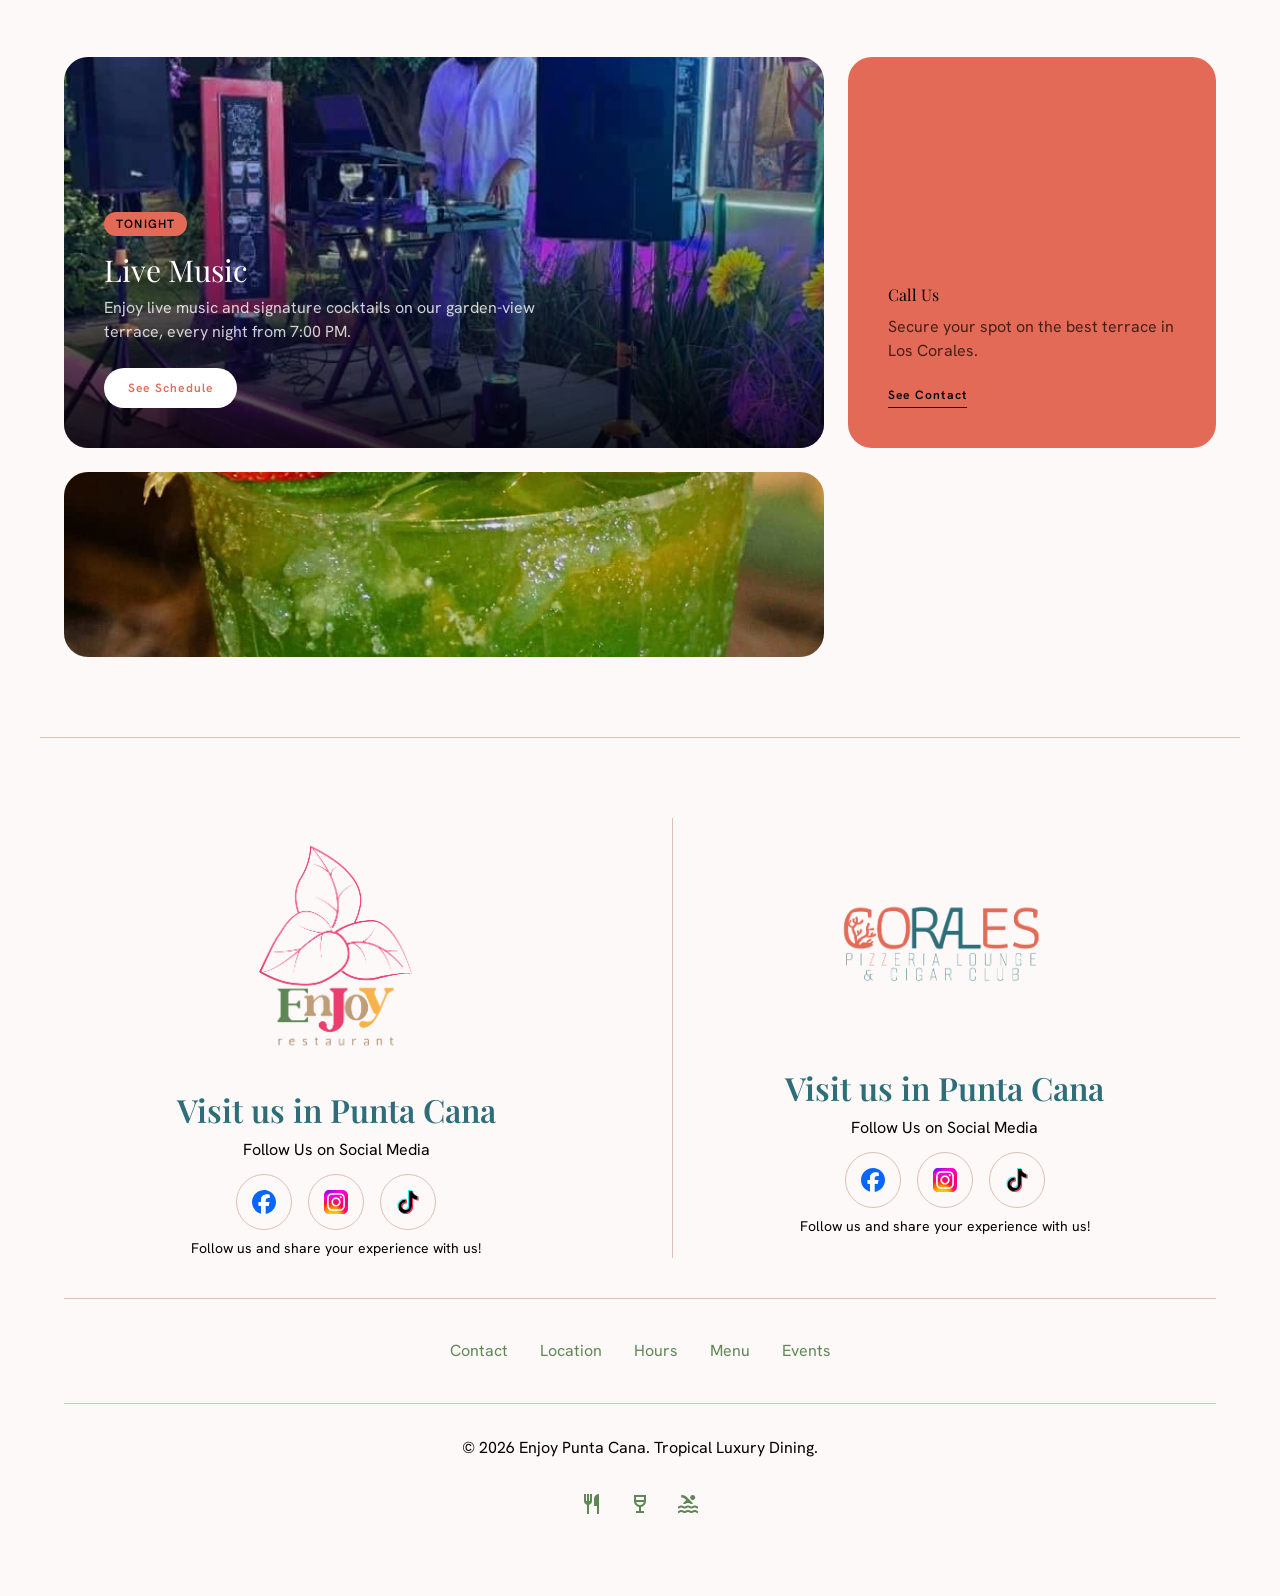
==== commit f8273b0b: "segun arreglo de marketing Signed-off-by: Dantecampis9 <alecampisperez@gmail.com>" ====
--- a/index.html
+++ b/index.html
@@ -65,11 +65,11 @@
       </a>
 
       <div class="hidden md:flex items-center gap-8">
-        <a class="font-label-caps text-label-caps text-primary border-b-2 border-primary pb-1" href="index.html" data-i18n="nav.home">Inicio</a>
-        <a class="font-label-caps text-label-caps text-secondary hover:text-primary transition-colors" href="https://enjoyrestaurante.qrfy.do/#" data-i18n="nav.menu">Menú</a>
-        <a class="font-label-caps text-label-caps text-secondary hover:text-primary transition-colors" href="eventos.html" data-i18n="nav.events">Eventos</a>
-        <a class="font-label-caps text-label-caps text-secondary hover:text-primary transition-colors" href="galeria.html" data-i18n="nav.gallery">Galería</a>
-        <a class="font-label-caps text-label-caps text-secondary hover:text-primary transition-colors" href="contacto.html" data-i18n="nav.contact">Contacto</a>
+        <a class="font-label-caps text-label-caps text-title border-b-2 border-title pb-1" href="index.html" data-i18n="nav.home">Inicio</a>
+        <a class="font-label-caps text-label-caps text-title hover:text-primary transition-colors" href="https://enjoyrestaurante.qrfy.do/#" data-i18n="nav.menu">Menú</a>
+        <a class="font-label-caps text-label-caps text-title hover:text-primary transition-colors" href="eventos.html" data-i18n="nav.events">Eventos</a>
+        <a class="font-label-caps text-label-caps text-title hover:text-primary transition-colors" href="galeria.html" data-i18n="nav.gallery">Galería</a>
+        <a class="font-label-caps text-label-caps text-title hover:text-primary transition-colors" href="contacto.html" data-i18n="nav.contact">Contacto</a>
         <div class="flex items-center gap-1 border border-outline-variant rounded-full px-1 py-1">
           <button data-lang-toggle="es" class="px-2 py-0.5 text-xs font-label-caps rounded-full aria-pressed:bg-primary aria-pressed:text-black transition-colors" aria-label="Español">ES</button>
           <button data-lang-toggle="en" class="px-2 py-0.5 text-xs font-label-caps rounded-full aria-pressed:bg-primary aria-pressed:text-black transition-colors" aria-label="English">EN</button>
@@ -92,12 +92,12 @@
 
   <div id="mobile-menu" class="hidden fixed top-[64px] left-0 w-full z-40 bg-surface shadow-lg md:hidden">
     <div class="flex flex-col p-gutter gap-4">
-      <a class="font-label-caps text-label-caps text-primary" href="index.html" data-i18n="nav.home">Inicio</a>
+      <a class="font-label-caps text-label-caps text-title" href="index.html" data-i18n="nav.home">Inicio</a>
       <!-- Enlace del navbar (Menú): antes iba a menu.html (página interna, SIN borrar, sigue existiendo). Ahora redirige al menú digital externo (QRfy) por pedido del usuario. -->
-      <a class="font-label-caps text-label-caps text-secondary" href="https://enjoyrestaurante.qrfy.do/#" data-i18n="nav.menu">Menú</a>
-      <a class="font-label-caps text-label-caps text-secondary" href="eventos.html" data-i18n="nav.events">Eventos</a>
-      <a class="font-label-caps text-label-caps text-secondary" href="galeria.html" data-i18n="nav.gallery">Galería</a>
-      <a class="font-label-caps text-label-caps text-secondary" href="contacto.html" data-i18n="nav.contact">Contacto</a>
+      <a class="font-label-caps text-label-caps text-title" href="https://enjoyrestaurante.qrfy.do/#" data-i18n="nav.menu">Menú</a>
+      <a class="font-label-caps text-label-caps text-title" href="eventos.html" data-i18n="nav.events">Eventos</a>
+      <a class="font-label-caps text-label-caps text-title" href="galeria.html" data-i18n="nav.gallery">Galería</a>
+      <a class="font-label-caps text-label-caps text-title" href="contacto.html" data-i18n="nav.contact">Contacto</a>
       <a href="tel:+18098986193" class="bg-primary text-on-primary px-6 py-3 text-center font-label-caps text-label-caps" data-i18n="nav.call">Reservaciones</a>
     </div>
   </div>
@@ -118,7 +118,7 @@
     <section id="experiencia" class="py-section-gap px-gutter max-w-container-max mx-auto bg-surface">
       <div class="grid grid-cols-1 md:grid-cols-2 gap-16 items-center">
         <div class="space-y-6">
-          <span class="font-label-caps text-label-caps text-on-surface-variant tracking-widest uppercase" data-i18n="welcome.eyebrow2">Descubre un mundo gastronómico en el Caribe</span>
+          <h2 class="font-headline-md text-headline-md text-title" data-i18n="welcome.eyebrow2">Descubre un mundo gastronómico en el Caribe</h2>
           <p class="font-body-md text-on-surface-variant leading-relaxed" data-i18n="welcome.body2">
             Ubicados en el corazón de Los Corales, Punta Cana. Enjoy Restaurant y Corales Pizzeria reúnen sabores internacionales, auténtica pizza al estilo italiano, cócteles refrescantes y ambientes vibrantes, a solo minutos de la playa.
           </p>
@@ -181,14 +181,36 @@
       <div class="flex flex-col items-center text-center">
         <img src="img/logo/enjoy-logo.png" alt="Enjoy Punta Cana" class="h-64 w-64 rounded-full mb-4" width="256" height="256" loading="lazy" />
         <div class="font-display-lg text-headline-md text-title mb-2" data-i18n="footer.visitUs">Visítanos en Punta Cana</div>
-        <a href="#" class="text-on-surface-variant font-body-md hover:text-primary hover:underline underline-offset-4 transition-colors" data-i18n="footer.followUs">Síguenos por las Redes</a>
+        <p class="text-on-surface-variant font-body-md" data-i18n="footer.followUs">Síguenos por las Redes</p>
+        <div class="flex items-center justify-center gap-4 mt-3">
+          <a href="https://www.facebook.com/enjoypcrestaurante?rdid=e5488H2zXwt14lrX&amp;share_url=https%3A%2F%2Fwww.facebook.com%2Fshare%2F19FNHCXddt%2F#" target="_blank" rel="noopener" aria-label="Facebook" class="w-14 h-14 rounded-full border border-outline-variant flex items-center justify-center hover:bg-primary hover:border-primary transition-all">
+            <img src="img/icons/facebook.svg" alt="" class="w-6 h-6" width="24" height="24" loading="lazy" />
+          </a>
+          <a href="https://www.instagram.com/enjoypcrestaurante?igsi=MWh4YTR0cHdidXdnOA%3D%3D" target="_blank" rel="noopener" aria-label="Instagram" class="w-14 h-14 rounded-full border border-outline-variant flex items-center justify-center hover:bg-primary hover:border-primary transition-all">
+            <img src="img/icons/instagram.svg" alt="" class="w-6 h-6" width="24" height="24" loading="lazy" />
+          </a>
+          <a href="https://www.tiktok.com/@enjoy.pcrestaurant?_r=1&amp;_t=ZS-99AKoTUFnCX" target="_blank" rel="noopener" aria-label="TikTok" class="w-14 h-14 rounded-full border border-outline-variant flex items-center justify-center hover:bg-primary hover:border-primary transition-all">
+            <img src="img/icons/tiktok.svg" alt="" class="w-6 h-6" width="24" height="24" loading="lazy" />
+          </a>
+        </div>
         <p class="text-on-surface-variant font-body-md text-sm mt-2" data-i18n="footer.shareExperience">¡Síguenos y comparte tu experiencia con nosotros!</p>
       </div>
 
       <div class="flex flex-col items-center text-center justify-center pt-10 md:pt-0">
         <img src="img/logo/corales-logo.png" alt="Corales Pizzeria Lounge &amp; Cigar Club" class="w-64 h-auto mb-4" width="256" height="211" loading="lazy" />
         <div class="font-display-lg text-headline-md text-title mb-2" data-i18n="footer.visitUs">Visítanos en Punta Cana</div>
-        <a href="#" class="text-on-surface-variant font-body-md hover:text-primary hover:underline underline-offset-4 transition-colors" data-i18n="footer.followUs">Síguenos por las Redes</a>
+        <p class="text-on-surface-variant font-body-md" data-i18n="footer.followUs">Síguenos por las Redes</p>
+        <div class="flex items-center justify-center gap-4 mt-3">
+          <a href="https://www.facebook.com/share/1DZH4Eiov3/" target="_blank" rel="noopener" aria-label="Facebook" class="w-14 h-14 rounded-full border border-outline-variant flex items-center justify-center hover:bg-primary hover:border-primary transition-all">
+            <img src="img/icons/facebook.svg" alt="" class="w-6 h-6" width="24" height="24" loading="lazy" />
+          </a>
+          <a href="https://www.instagram.com/coralespizzeriapc?igsi=MWd2b2NpMHhsbGxzYw==" target="_blank" rel="noopener" aria-label="Instagram" class="w-14 h-14 rounded-full border border-outline-variant flex items-center justify-center hover:bg-primary hover:border-primary transition-all">
+            <img src="img/icons/instagram.svg" alt="" class="w-6 h-6" width="24" height="24" loading="lazy" />
+          </a>
+          <a href="https://www.tiktok.com/@coralespizzeriapc1?_r=1&amp;_t=ZS-99AKrLEEXMi" target="_blank" rel="noopener" aria-label="TikTok" class="w-14 h-14 rounded-full border border-outline-variant flex items-center justify-center hover:bg-primary hover:border-primary transition-all">
+            <img src="img/icons/tiktok.svg" alt="" class="w-6 h-6" width="24" height="24" loading="lazy" />
+          </a>
+        </div>
         <p class="text-on-surface-variant font-body-md text-sm mt-2" data-i18n="footer.shareExperience">¡Síguenos y comparte tu experiencia con nosotros!</p>
       </div>
     </div>
--- a/css/styles.css
+++ b/css/styles.css
@@ -39,6 +39,7 @@
 
 .gallery-item img,
 .gallery-item video {
+  display: block;
   transition: transform 0.5s ease;
 }
 
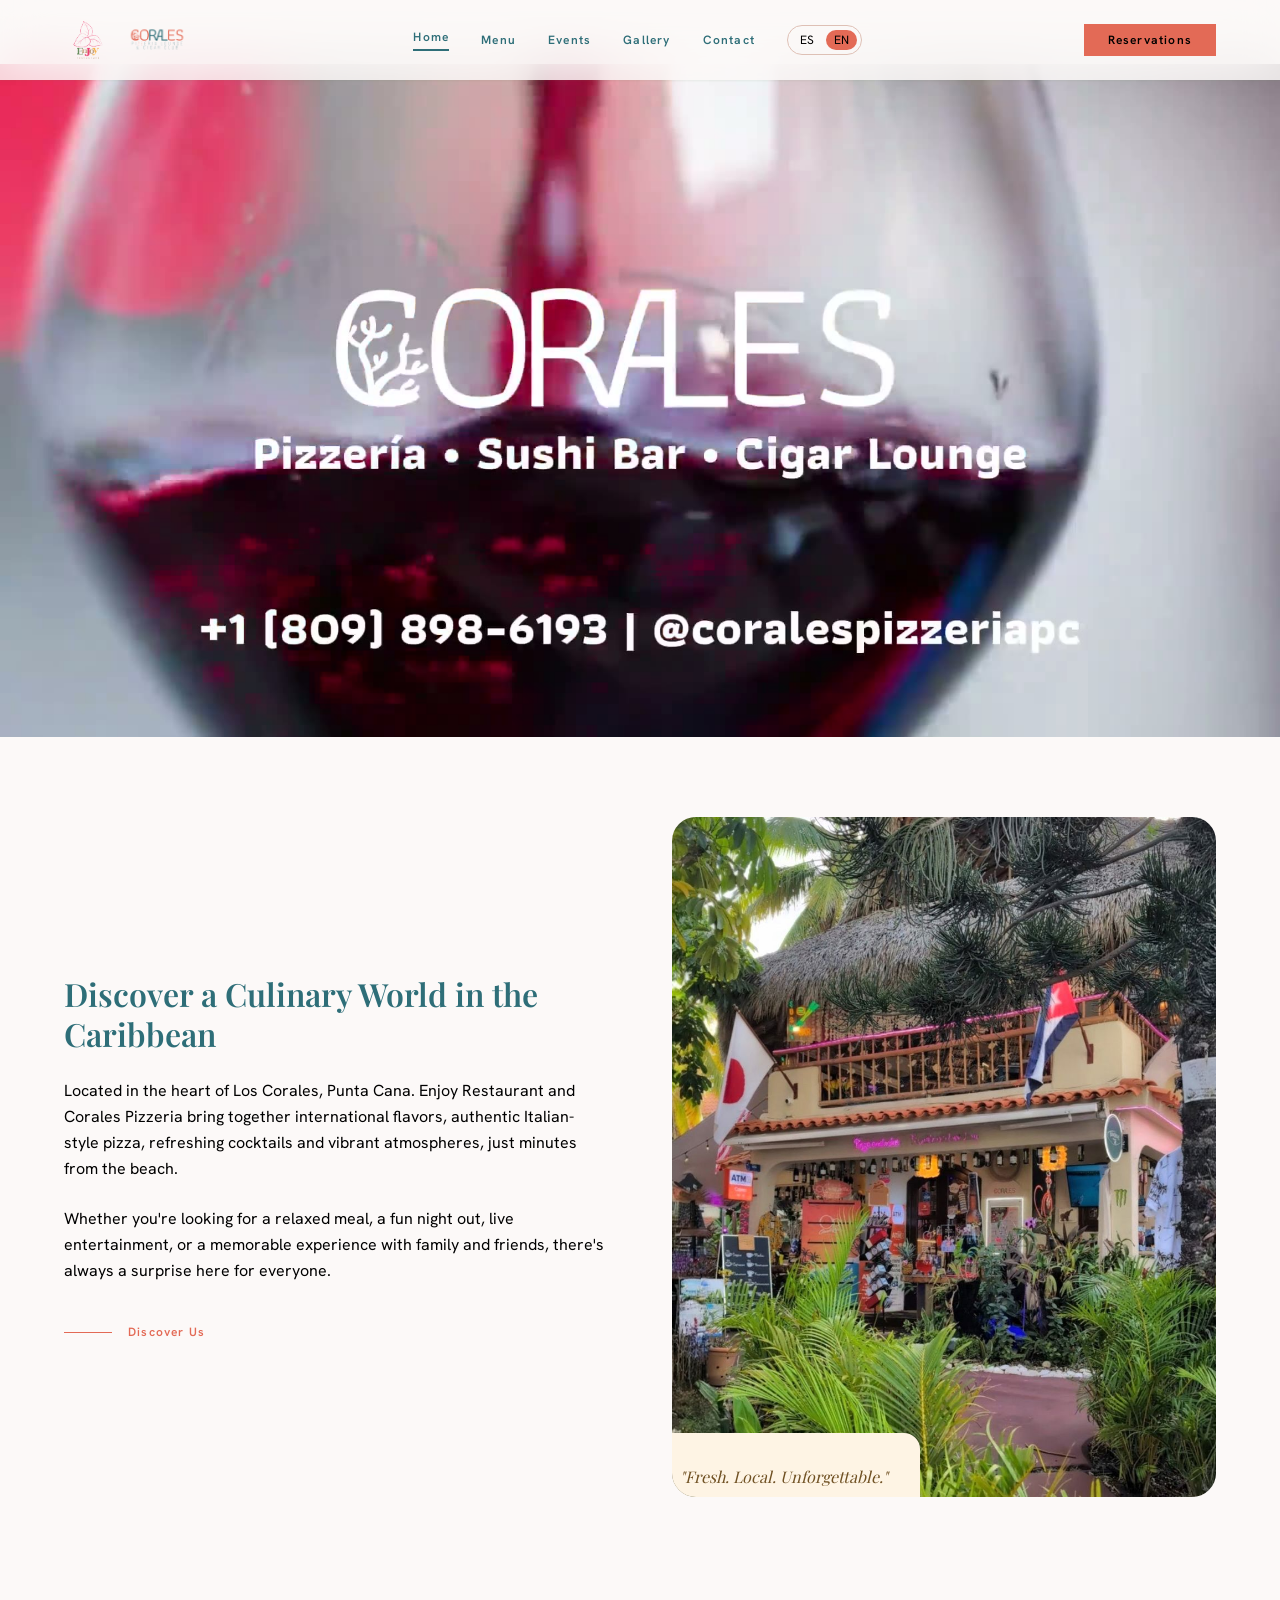
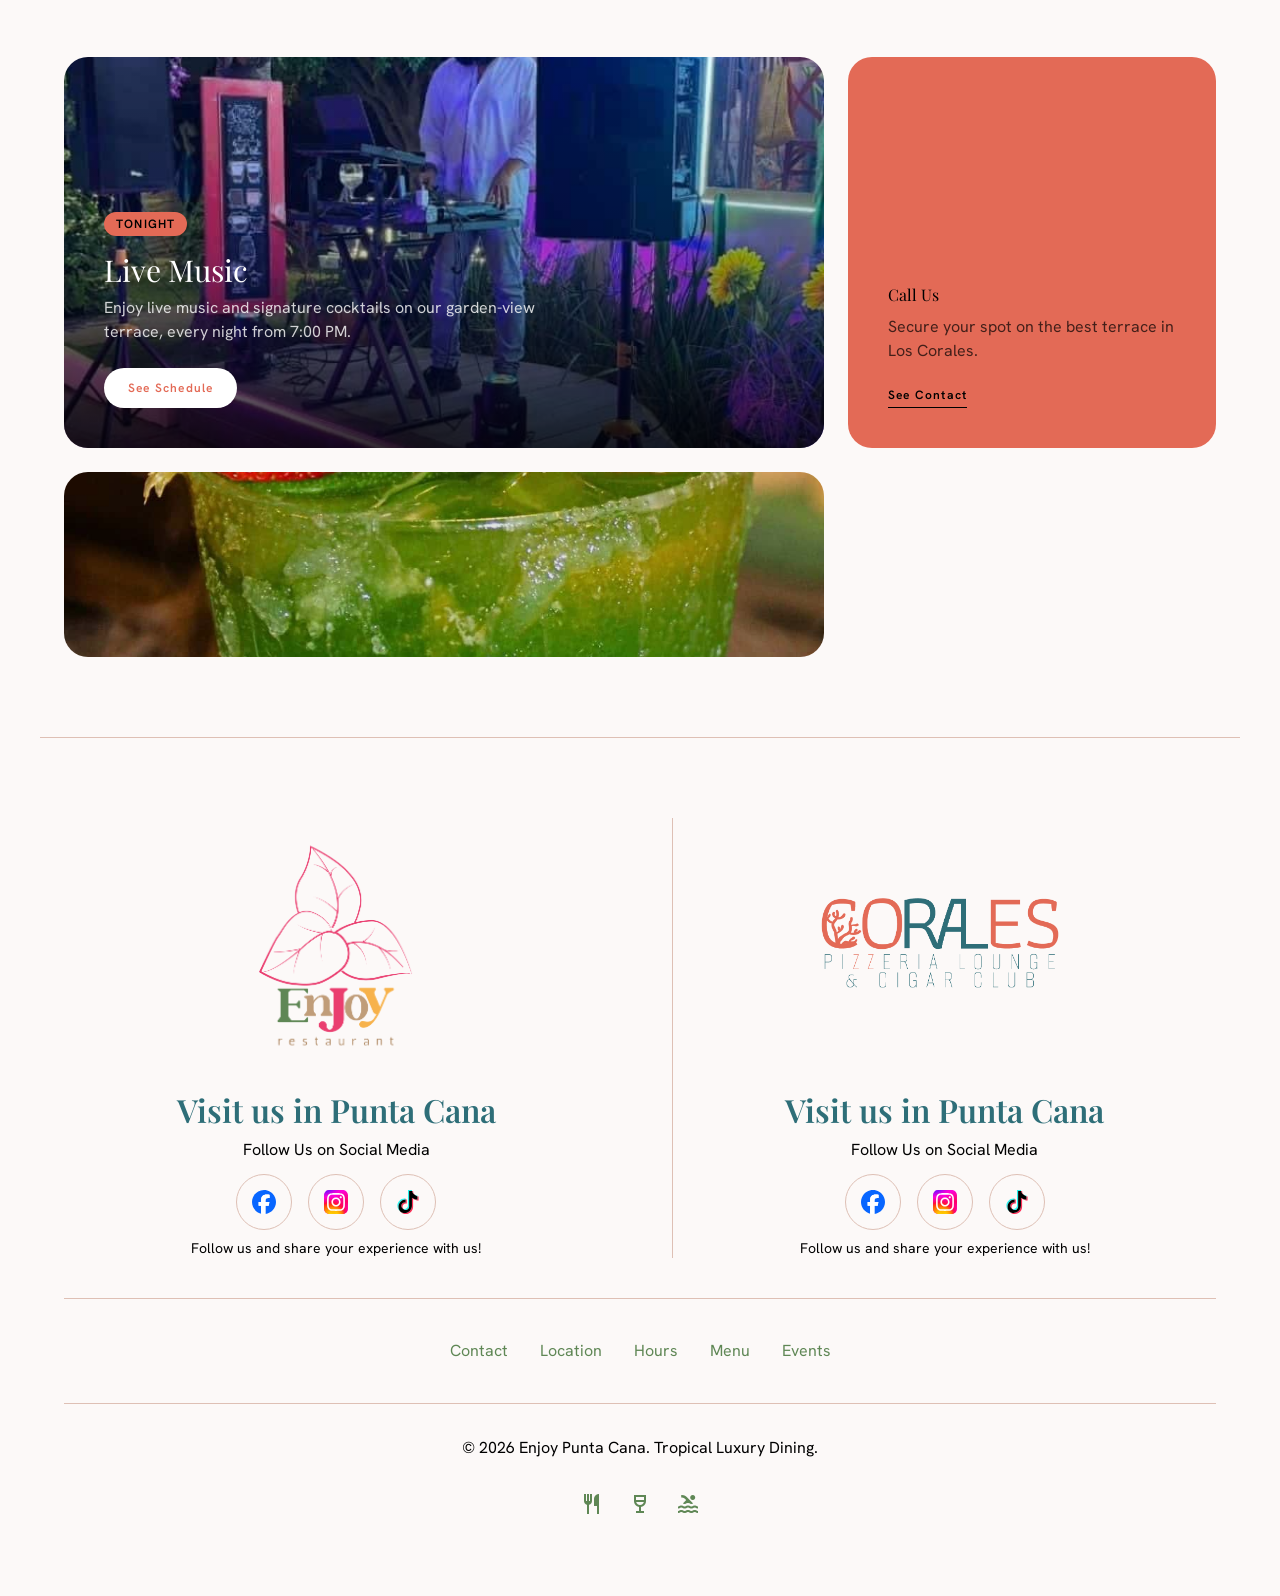
==== commit cb1ba645: "Arreglos de la version movil, y footer Signed-off-by: Dantecampis9 <alecampisperez@gmail.com>" ====
--- a/index.html
+++ b/index.html
@@ -61,7 +61,7 @@
     <div class="flex justify-between items-center px-gutter py-3 max-w-container-max mx-auto">
       <a href="index.html" class="flex items-center gap-3">
         <img src="img/logo/enjoy-logo.png" alt="Enjoy Punta Cana" class="h-12 w-12 rounded-full" width="48" height="48" />
-        <img src="img/logo/corales-logo.png" alt="Corales Pizzeria Lounge &amp; Cigar Club" class="h-14 w-auto hidden sm:block" width="150" height="124" />
+        <img src="img/logo/corales-logo.png" alt="Corales Pizzeria Lounge &amp; Cigar Club" class="h-10 sm:h-14 w-auto" width="150" height="124" />
       </a>
 
       <div class="hidden md:flex items-center gap-8">
@@ -145,7 +145,7 @@
     <section class="py-section-gap px-gutter max-w-container-max mx-auto">
       <div class="grid grid-cols-1 md:grid-cols-12 gap-6 h-auto md:h-[600px]">
         <!-- Eventos de Hoy -->
-        <div class="md:col-span-8 relative overflow-hidden group rounded-2xl">
+        <div class="md:col-span-8 relative overflow-hidden group rounded-2xl min-h-[320px] md:min-h-0">
           <div class="absolute inset-0 bg-cover bg-center transition-transform duration-700 group-hover:scale-110" style="background-image: url('img/ambiente/musica-vivo.jpg')"></div>
           <div class="absolute inset-0 bg-gradient-to-t from-black/80 via-black/20 to-transparent"></div>
           <div class="absolute bottom-0 left-0 p-10">
@@ -164,7 +164,7 @@
         </div>
 
         <!-- Gallery Small -->
-        <a href="galeria.html" class="md:col-span-8 relative group overflow-hidden block rounded-2xl">
+        <a href="galeria.html" class="md:col-span-8 relative group overflow-hidden block rounded-2xl min-h-[220px] md:min-h-0">
           <div class="absolute inset-0 bg-cover bg-center transition-transform duration-700 group-hover:scale-110" style="background-image: url('img/platos/coctel-verde.jpg')"></div>
           <div class="absolute inset-0 bg-black/10 group-hover:bg-black/30 transition-all"></div>
         </a>
@@ -197,7 +197,7 @@
       </div>
 
       <div class="flex flex-col items-center text-center justify-center pt-10 md:pt-0">
-        <img src="img/logo/corales-logo.png" alt="Corales Pizzeria Lounge &amp; Cigar Club" class="w-64 h-auto mb-4" width="256" height="211" loading="lazy" />
+        <img src="img/logo/corales-logo.png" alt="Corales Pizzeria Lounge &amp; Cigar Club" class="h-64 w-auto mb-4" width="256" height="211" loading="lazy" />
         <div class="font-display-lg text-headline-md text-title mb-2" data-i18n="footer.visitUs">Visítanos en Punta Cana</div>
         <p class="text-on-surface-variant font-body-md" data-i18n="footer.followUs">Síguenos por las Redes</p>
         <div class="flex items-center justify-center gap-4 mt-3">
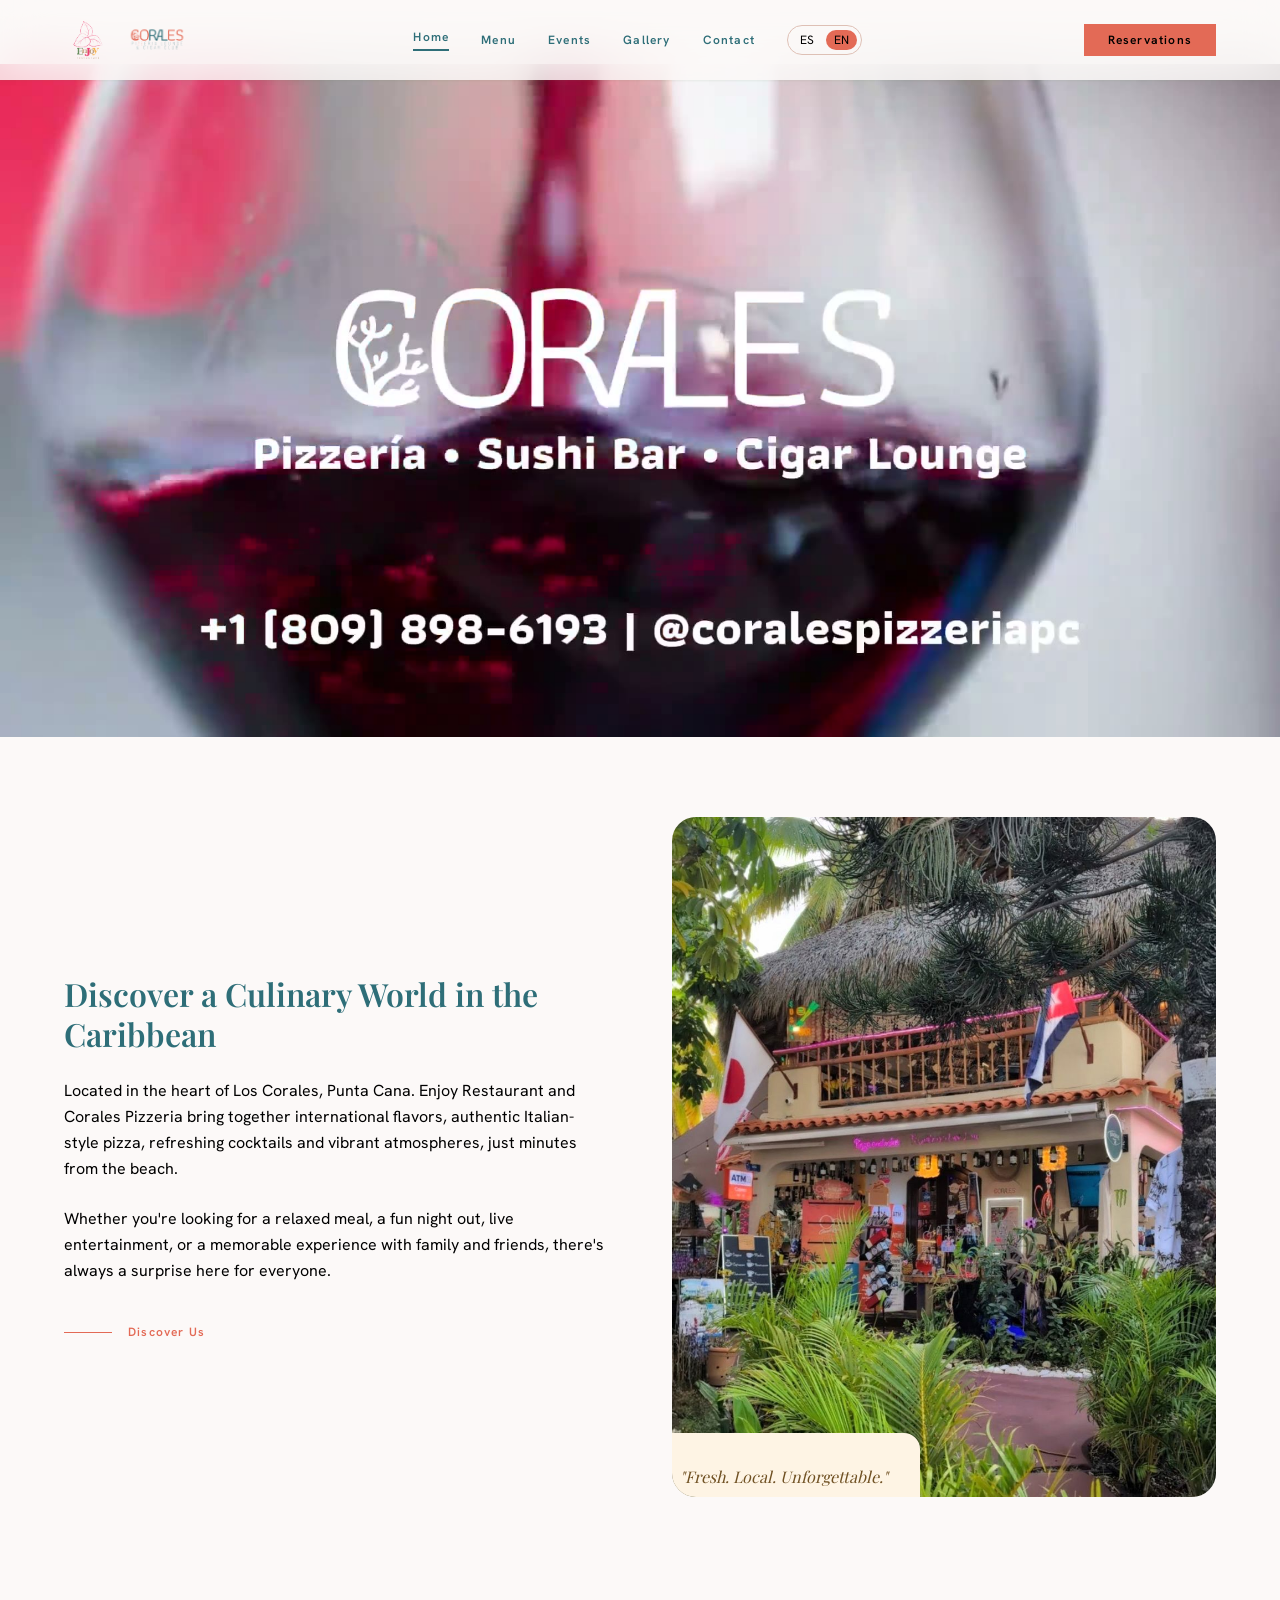
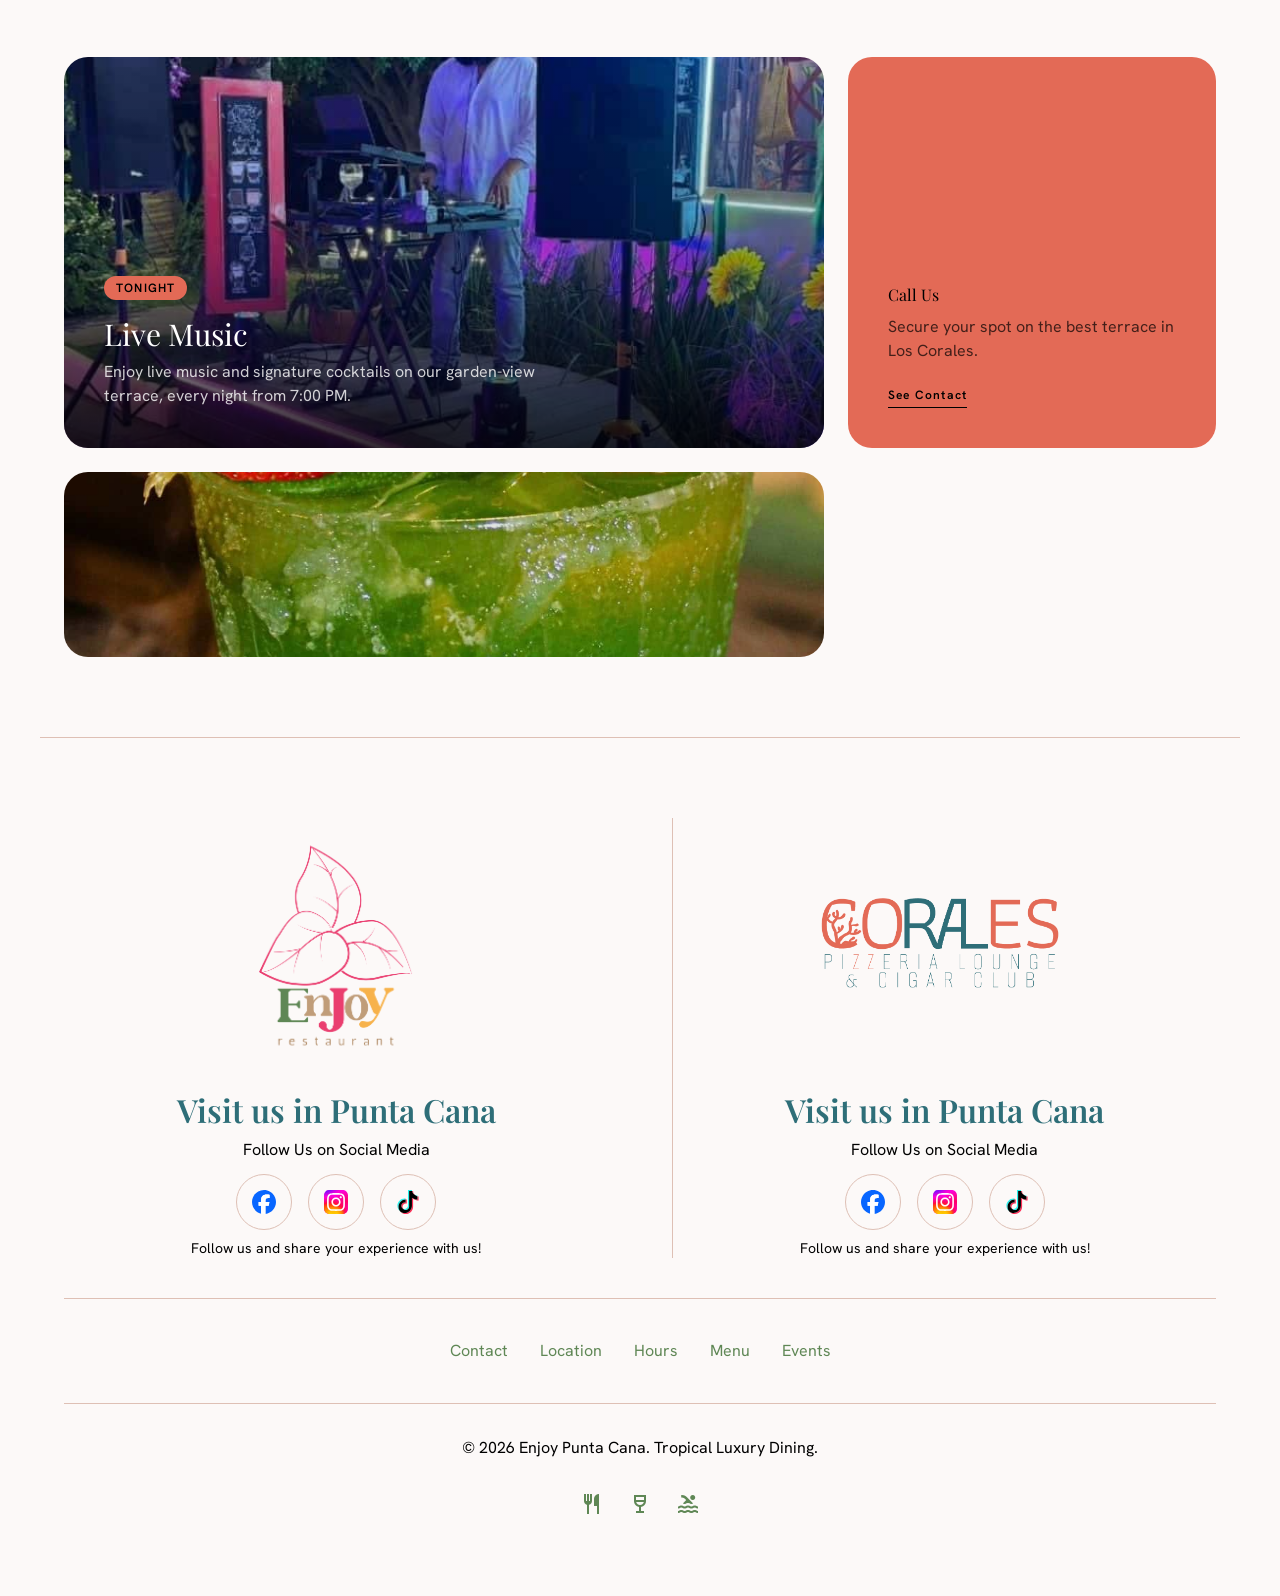
==== commit 7fa5c1da: "con verify, code-reveuw" ====
--- a/index.html
+++ b/index.html
@@ -66,7 +66,7 @@
 
       <div class="hidden md:flex items-center gap-8">
         <a class="font-label-caps text-label-caps text-title border-b-2 border-title pb-1" href="index.html" data-i18n="nav.home">Inicio</a>
-        <a class="font-label-caps text-label-caps text-title hover:text-primary transition-colors" href="https://enjoyrestaurante.qrfy.do/#" data-i18n="nav.menu">Menú</a>
+        <a class="font-label-caps text-label-caps text-title hover:text-primary transition-colors" href="menu.html" data-i18n="nav.menu">Menú</a>
         <a class="font-label-caps text-label-caps text-title hover:text-primary transition-colors" href="eventos.html" data-i18n="nav.events">Eventos</a>
         <a class="font-label-caps text-label-caps text-title hover:text-primary transition-colors" href="galeria.html" data-i18n="nav.gallery">Galería</a>
         <a class="font-label-caps text-label-caps text-title hover:text-primary transition-colors" href="contacto.html" data-i18n="nav.contact">Contacto</a>
@@ -93,8 +93,8 @@
   <div id="mobile-menu" class="hidden fixed top-[64px] left-0 w-full z-40 bg-surface shadow-lg md:hidden">
     <div class="flex flex-col p-gutter gap-4">
       <a class="font-label-caps text-label-caps text-title" href="index.html" data-i18n="nav.home">Inicio</a>
-      <!-- Enlace del navbar (Menú): antes iba a menu.html (página interna, SIN borrar, sigue existiendo). Ahora redirige al menú digital externo (QRfy) por pedido del usuario. -->
-      <a class="font-label-caps text-label-caps text-title" href="https://enjoyrestaurante.qrfy.do/#" data-i18n="nav.menu">Menú</a>
+      <!-- Enlace del navbar (Menú): apunta a menu.html, que ahora muestra el menú real desde Supabase. -->
+      <a class="font-label-caps text-label-caps text-title" href="menu.html" data-i18n="nav.menu">Menú</a>
       <a class="font-label-caps text-label-caps text-title" href="eventos.html" data-i18n="nav.events">Eventos</a>
       <a class="font-label-caps text-label-caps text-title" href="galeria.html" data-i18n="nav.gallery">Galería</a>
       <a class="font-label-caps text-label-caps text-title" href="contacto.html" data-i18n="nav.contact">Contacto</a>
@@ -126,7 +126,7 @@
             Ya sea que busques una comida relajada, una noche divertida, entretenimiento en vivo o una experiencia memorable con familiares y amigos, aquí siempre hay una sorpresa para todos.
           </p>
           <div class="pt-4">
-            <a href="https://enjoyrestaurante.qrfy.do/#" class="flex items-center gap-4 group cursor-pointer w-fit">
+            <a href="menu.html" class="flex items-center gap-4 group cursor-pointer w-fit">
               <span class="w-12 h-px bg-primary transition-all group-hover:w-20"></span>
               <span class="font-label-caps text-label-caps text-primary" data-i18n="welcome.explore">Descúbrenos</span>
             </a>
@@ -144,17 +144,17 @@
     <!-- Bento Grid Quick Links -->
     <section class="py-section-gap px-gutter max-w-container-max mx-auto">
       <div class="grid grid-cols-1 md:grid-cols-12 gap-6 h-auto md:h-[600px]">
-        <!-- Eventos de Hoy -->
-        <div class="md:col-span-8 relative overflow-hidden group rounded-2xl min-h-[320px] md:min-h-0">
+        <!-- Eventos de Hoy — la tarjeta entera es el enlace (mismo patrón que
+             la de Galería, abajo), en vez de llevar un botón dentro. -->
+        <a href="eventos.html" class="md:col-span-8 relative overflow-hidden group block rounded-2xl min-h-[320px] md:min-h-0">
           <div class="absolute inset-0 bg-cover bg-center transition-transform duration-700 group-hover:scale-110" style="background-image: url('img/ambiente/musica-vivo.jpg')"></div>
           <div class="absolute inset-0 bg-gradient-to-t from-black/80 via-black/20 to-transparent"></div>
           <div class="absolute bottom-0 left-0 p-10">
             <div class="inline-block bg-primary text-black px-3 py-1 rounded-full font-label-caps text-label-caps mb-4" data-i18n="bento.events.badge">HOY</div>
             <h3 class="font-headline-md text-white text-3xl mb-2" data-i18n="bento.events.title">Música en Vivo</h3>
-            <p class="text-white/80 font-body-md mb-6 max-w-md" data-i18n="bento.events.body">Disfruta de música en vivo y coctelería de autor en nuestra terraza frente al jardín, todas las noches desde las 7:00 PM.</p>
-            <a href="eventos.html" class="inline-block bg-white text-primary px-6 py-3 rounded-full font-label-caps text-label-caps hover:bg-primary hover:text-black transition-colors" data-i18n="bento.events.cta">Ver Horarios</a>
+            <p class="text-white/80 font-body-md max-w-md" data-i18n="bento.events.body">Disfruta de música en vivo y coctelería de autor en nuestra terraza frente al jardín, todas las noches desde las 7:00 PM.</p>
           </div>
-        </div>
+        </a>
 
         <!-- Reservations Small -->
         <div class="md:col-span-4 bg-primary text-black p-10 flex flex-col justify-end rounded-2xl">
@@ -221,7 +221,7 @@
       <a class="font-body-md text-secondary hover:underline decoration-primary underline-offset-4 transition-all" href="contacto.html" data-i18n="footer.contact">Contacto</a>
       <a class="font-body-md text-secondary hover:underline decoration-primary underline-offset-4 transition-all" href="contacto.html#ubicacion" data-i18n="footer.location">Ubicación</a>
       <a class="font-body-md text-secondary hover:underline decoration-primary underline-offset-4 transition-all" href="contacto.html#horarios" data-i18n="footer.hours">Horarios</a>
-      <a class="font-body-md text-secondary hover:underline decoration-primary underline-offset-4 transition-all" href="https://enjoyrestaurante.qrfy.do/#" data-i18n="nav.menu">Menú</a>
+      <a class="font-body-md text-secondary hover:underline decoration-primary underline-offset-4 transition-all" href="menu.html" data-i18n="nav.menu">Menú</a>
       <a class="font-body-md text-secondary hover:underline decoration-primary underline-offset-4 transition-all" href="eventos.html" data-i18n="nav.events">Eventos</a>
     </div>
     <div class="w-full h-px bg-outline-variant mb-8"></div>
@@ -236,6 +236,10 @@
   </footer>
 
   <script src="js/supabase-config.js"></script>
+  <!-- Rescata el contacto que el portal WiFi no pudo guardar (llega en el
+       fragmento de la URL). Solo aquí: es la página a la que redirige el
+       Hotspot tras conceder la red. -->
+  <script src="js/lead-capture.js"></script>
   <script src="js/data-source.js"></script>
   <script src="js/i18n.js"></script>
   <script src="js/main.js"></script>
--- a/css/styles.css
+++ b/css/styles.css
@@ -73,7 +73,9 @@
   transform: translateY(-4px);
 }
 
-.menu-tab[aria-selected="true"] {
+/* Filtro activo del menú. Los botones usan aria-pressed (son filtros que se
+   alternan), no aria-selected (que pertenece al patrón de pestañas). */
+.menu-tab[aria-pressed="true"] {
   background-color: #e36a56;
   color: #000000;
 }
